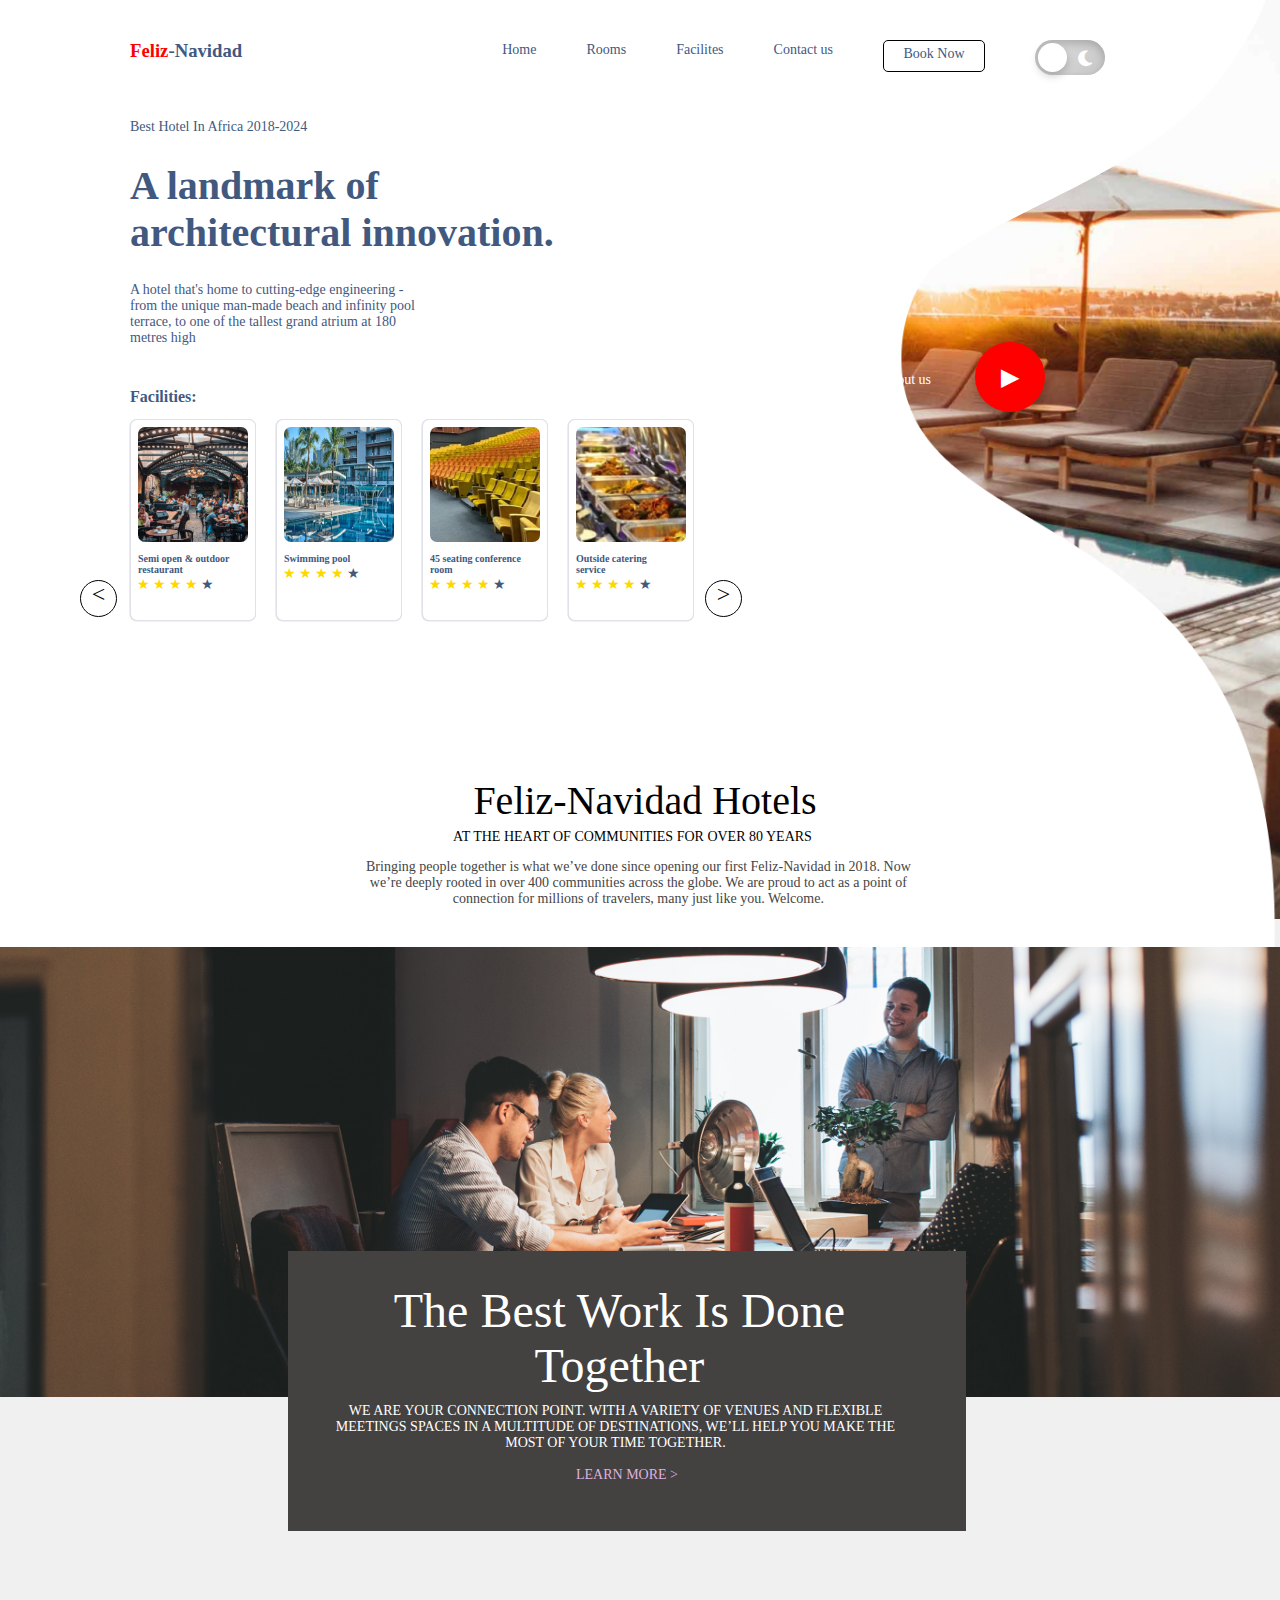
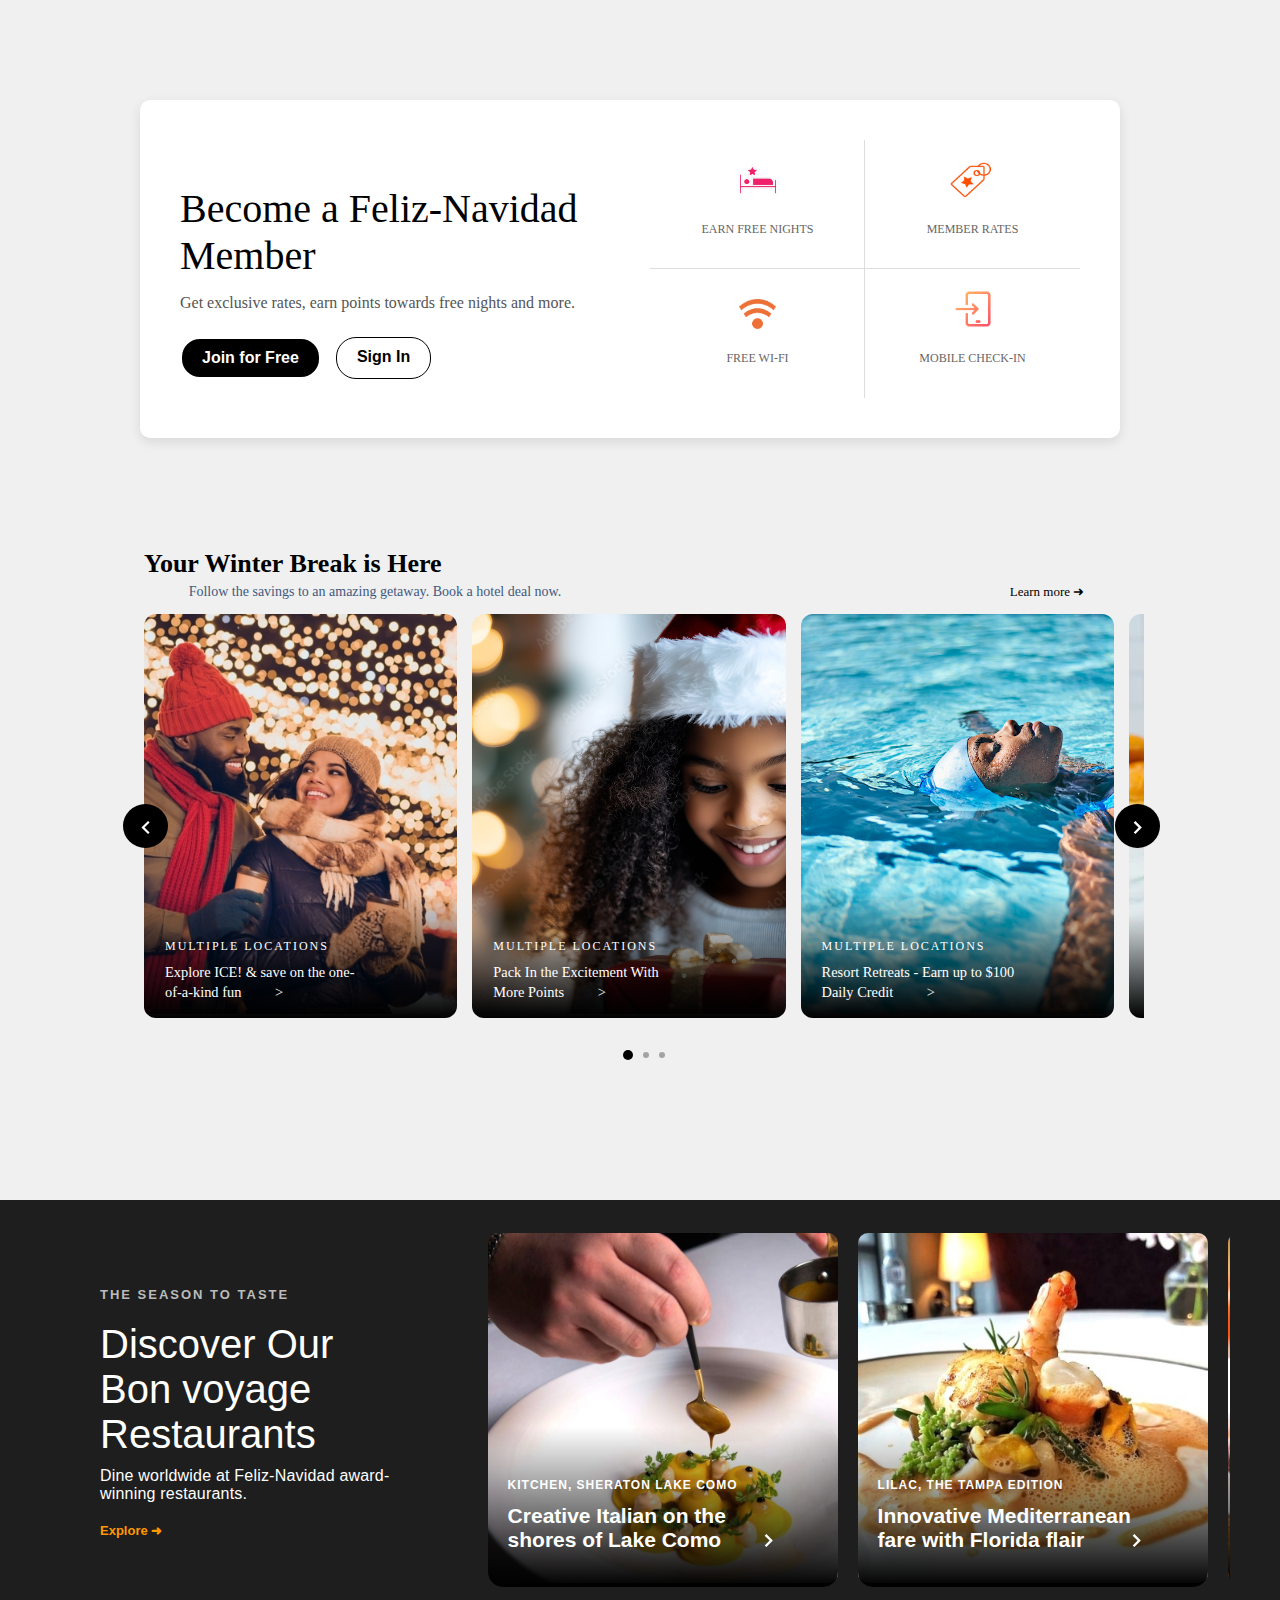
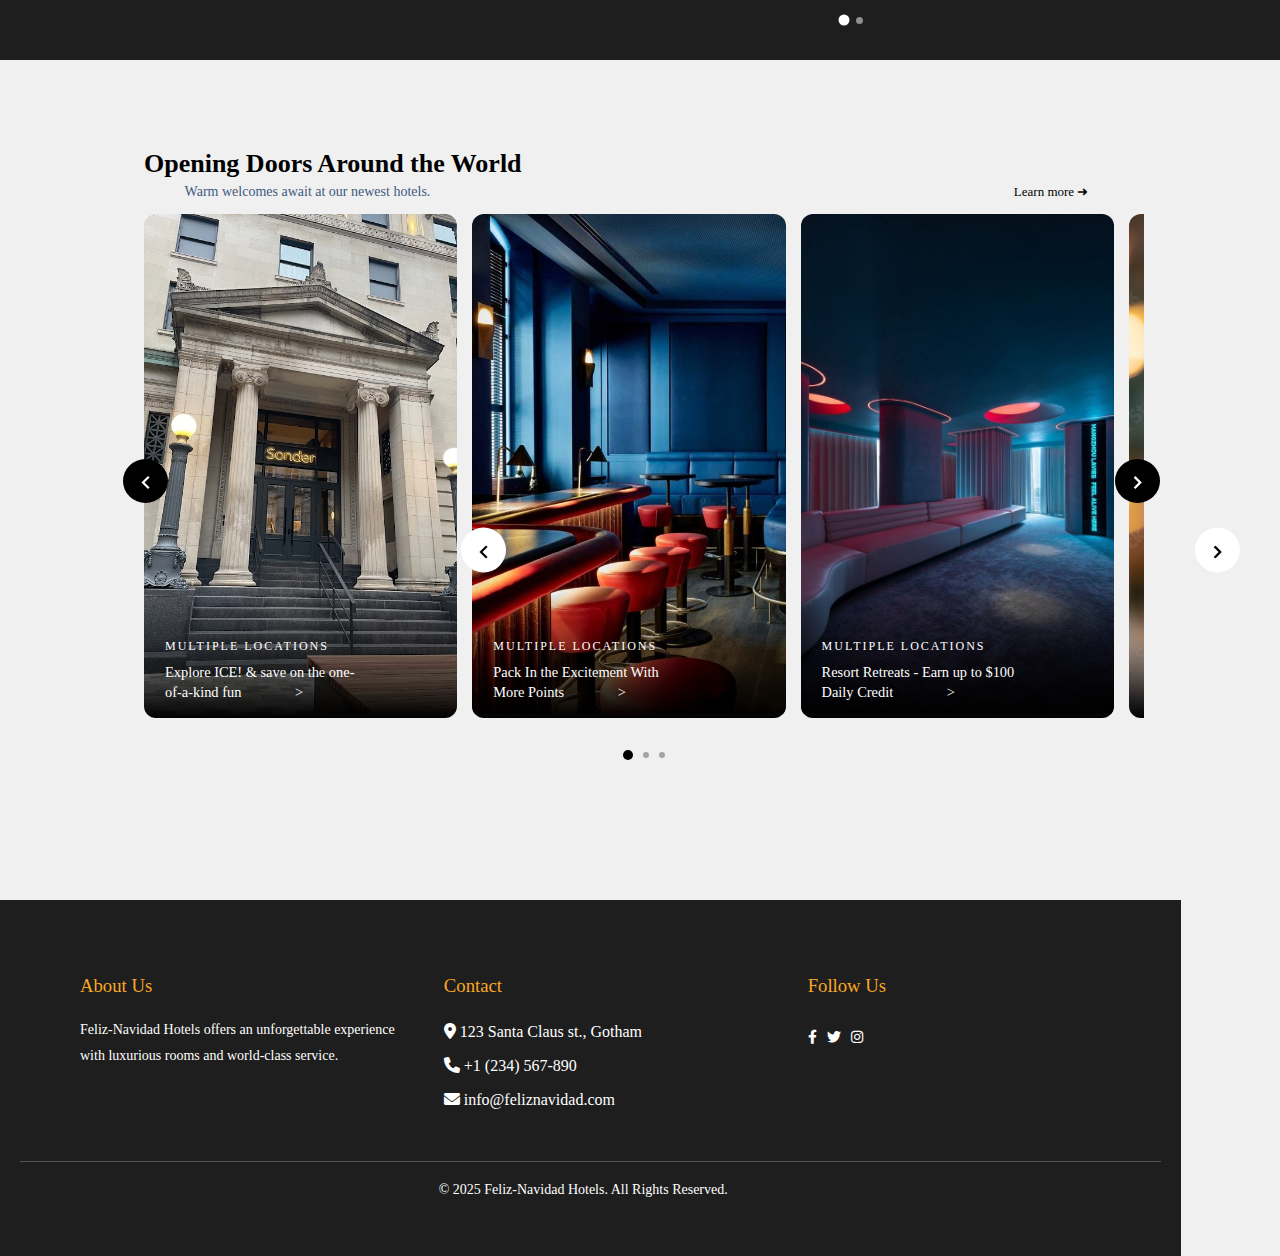
==== index.html @ e74c4e5b "Update index.html" ====
<!DOCTYPE html>
<html lang="en">
<head>
  <meta charset="UTF-8">
  <meta name="viewport" content="width=device-width, initial-scale=1.0">
  <title>Document</title>
  <link rel="stylesheet" href="https://cdnjs.cloudflare.com/ajax/libs/font-awesome/6.0.0-beta3/css/all.min.css">
  <link href="https://cdnjs.cloudflare.com/ajax/libs/font-awesome/6.0.0-beta3/css/all.min.css" rel="stylesheet"/>
  <link rel="stylesheet" href="style.css">
</head>
<body>
  <div class="Facilities">
    <div class="header">
      <h3 class="logo-text">Feliz<span>-Navidad</span></h3>
      <ul class="zeus">
        <li class="home" id="sieto"><a href="./index.html" style="text-decoration: none;">Home</a></li>
        <li class="dropdown" id="sieto"><a href="javascript:void(0)" class="dropbtn" onclick="myFunction()" style="text-decoration: none;">Rooms</a>
          <div class="dropdown-content" id="myDropdown">
            <a href="#" id="deluxe-room">Deluxe room</a>
            <a href="#" id="suite-room">Suite room</a>
          </div>
        </li>
        <li class="facilities" id="sieto"><a href="#Facilities" style="text-decoration: none;">Facilites</a></li>
        <li class="contact" id="sieto"><a href="#" style="text-decoration: none;">Contact us</a></li>
      </ul>
      <a href="#home" class="Book-Now btn" style="text-decoration: none;"><p>Book Now</p></a>
        <label class="toggle-container">
          <input type="checkbox" id="modeSwitch" onchange="toggleMode()" />
          <div class="toggle-switch">
            <span class="slider"></span>
            <i class="fas fa-sun icon sun"></i>
            <i class="fas fa-moon icon moon"></i>
          </div>
        </label>
    </div><br>
    <p class="award">Best Hotel In Africa 2018-2024</p>
    <h1 class="heading">A landmark of <br>architectural innovation.</h1>
    <p class="note">A hotel that's home to cutting-edge engineering -<br>
      from the unique man-made beach and infinity pool<br>
      terrace, to one of the tallest grand atrium at 180<br>
      metres high</p><br>
    <h2 class="fachead">Facilities:</h2>  
    <div class="master-container">
      <div class="container" id="semi">
        <img class="img1" height="115px" width="110px" src="semi.jpg" alt="sun flower">
          <p class="title-text" id="open" style="color: #41597f;">Semi open & outdoor restaurant</p>
          <div class="rating" id="rater1">
            <p class="first" style="color: #41597f;">★</p>
            <p class="star second">★</p>
            <p class="star third">★</p>
            <p class="star fourth">★</p>
            <p class="star fifth">★</p>
        </div></a>
      </div>
      <div class="container" id="swimming">
        <img class="img1" height="115px" width="110px" src="SWIMMING POOL.jpg" alt="sun flower">
          <p class="title-text" id="pool">Swimming pool</p>
          <div class="rating" id="rater2">
            <p class="first">★</p>
            <p class="star second">★</p>
            <p class="star third">★</p>
            <p class="star fourth">★</p>
            <p class="star fifth">★</p>
        </div>
      </div>
      <div class="container" id="conference">
        <img class="img1" height="115px" width="110px" src="conference.jpg" alt="sun flower">
          <p class="title-text" id="friends">45 seating conference room</p>
          <div class="rating" id="rater3">
            <p class="first">★</p>
            <p class="star second">★</p>
            <p class="star third">★</p>
            <p class="star fourth">★</p>
            <p class="star fifth">★</p>
        </div>
      </div>
      <div class="container" id="outside-catering">
        <img class="img1" height="115px" width="110px" src="outside-catering.jpg" alt="sun flower">
          <p class="title-text">Outside catering service</p>
          <div class="rating">
            <p class="first">★</p>
            <p class="star second">★</p>
            <p class="star third">★</p>
            <p class="star fourth">★</p>
            <p class="star fifth">★</p>
        </div>
      </div>
      <div class="container" id="air-conditioner">
        <img class="img1" height="115px" width="110px" src="air-conditioner.jpg" alt="sun flower">
          <p class="title-text">Air-conditioning dining room</p>
          <div class="rating">
            <p class="first">★</p>
            <p class="star second">★</p>
            <p class="star third">★</p>
            <p class="star fourth">★</p>
            <p class="star fifth">★</p>
        </div>
      </div>
      <div class="container" id="car-parking">
        <img class="img1" height="115px" width="110px" src="car-parking.jpg" alt="sun flower">
          <p class="title-text">Car parking</p>
          <div class="rating">
            <p class="first">★</p>
            <p class="star second">★</p>
            <p class="star third">★</p>
            <p class="star fourth">★</p>
            <p class="star fifth">★</p>
        </div>
      </div>
    </div>
    
    <div class="Button" id="Button" onmousedown="scrbutt()" onmouseup="stopScroll()">></div>
  </div>
  </div>
  <div class="Button2" id="Button2" onmousedown="scrbutt2()" onmouseup="stopScroll()"><</div>
    <div>
      <p class="watch">Watch about us</p>
      <div class="play-button" id="playbutton">▶</div>
    </div> 
    <div class="video-container">
      <img id="rect5" src="Rectangle5.png" alt="rectangle">
      <video id="backgroundVideo" autoplay muted loop>
        <source src="#" type="video/mp4">
        Your browser does not support the video tag.
      </video>
    </div>
    <div class="controls">
      <button id="playPauseButton" style="padding-left: 0; font-size: 12px;">▐▐</button>
      <div class="progress-bar" id="progressBar">
        <div id="progress"></div>
      </div>
    </div>
    <div class="meeting">
      <h1>Feliz-Navidad Hotels</h1>
      <p id="meeter">At the Heart of Communities For Over 80 Years</p>
      <p id="contenter">Bringing people together is what we’ve done since opening our first Feliz-Navidad in 2018. Now we’re deeply rooted in over 400 communities across the globe. We are proud to act as a point of connection for millions of travelers, many just like you. Welcome.</p>
      <img src="meeting.jpg" alt="people in meeting">
      <div class="box-over">
        <h1>The Best Work Is Done Together</h1>
        <p>We are your connection point. With a variety of venues and flexible meetings spaces in a multitude of destinations, we’ll help you make the most of your time together.</p>
        <a href="#">LEARN MORE ></a>
      </div>
    </div>
    <div class="member-container">
      <div class="left-section">
          <h1>Become a Feliz-Navidad Member</h1>
          <p>Get exclusive rates, earn points towards free nights and more.</p>
          <div class="buttons">
              <button class="join-btn">Join for Free</button>
              <button class="signin-btn">Sign In</button>
          </div>
      </div>
      <div class="right-section">
          <div class="feature" id="Earn">
              <img src="bed.png" alt="Earn Free Nights">
              <h3>EARN FREE NIGHTS</h3>
          </div>
          <div class="feature" id="Rates">
              <img src="carder.png" alt="Member Rates">
              <h3>MEMBER RATES</h3>
          </div>
          <div class="feature" id="Free">
              <img style="height: 30px; margin-top: 10px;" src="wifi.png" alt="Free Wi-Fi">
              <h3>FREE WI-FI</h3>
          </div>
          <div class="feature" id="Mobile">
              <img src="login.png" alt="Mobile Check-In">
              <h3>MOBILE CHECK-IN</h3>
          </div>
      </div>
  </div>
    <div class="carousel-container">
      <h1>Your Winter Break is Here</h1>
      <p class="parahead">Follow the savings to an amazing getaway. Book a hotel deal now. <a href="#">Learn more ➜ </a></p>

      <div class="carousel-wrapper" style="margin-left: 0;">
          <div class="carousel">
              <div class="carousel-card">
                  <img src="black people.jpeg" alt="happy black people">
                  <div class="overlay">
                    <a href="#">
                      <h3 style="color: white;">MULTIPLE LOCATIONS</h3>
                      <p>Explore ICE! & save on the one-of-a-kind fun <span>></span></p>
                    </a>
                  </div>
              </div>
              <div class="carousel-card">
                  <img src="christmas girl.jpg" alt="a black girl">
                  <div class="overlay">
                    <a href="#">
                      <h3 style="color: white;">MULTIPLE LOCATIONS</h3>
                      <p>Pack In the Excitement With More Points <span>></span></p>
                    </a>
                  </div>
              </div>
              <div class="carousel-card">
                  <img src="swimmer.jpg" alt="a swimmer">
                  <div class="overlay">
                    <a href="#">
                      <h3 style="color: white;">MULTIPLE LOCATIONS</h3>
                      <p>Resort Retreats - Earn up to $100 Daily Credit <span>></span></p>
                    </a>
                  </div>
              </div>
              <div class="carousel-card">
                  <img src="hamburger.jpg" alt="hamburger">
                  <div class="overlay">
                    <a href="#">
                      <h3 style="color: white;">MULTIPLE LOCATIONS</h3>
                      <p style="max-width: 250px;">Extra Fun for Your Getaway! <span>></span></p>
                    </a>
                  </div>
              </div>
              <div class="carousel-card">
                  <img src="cocktail.jpg" alt="cocktail">
                  <div class="overlay">
                    <a href="#">
                      <h3 style="color: white;">MULTIPLE LOCATIONS</h3>
                      <p style="max-width: 250px;">Enjoy More Deals and Offers! <span>></span></p>
                    </a>
                  </div>
              </div>
          </div>
      </div>
      <button class="nav-button left-button"><svg xmlns="http://www.w3.org/2000/svg" width="13" height="13" viewBox="0 0 24 24"><path d="M16.67 0l2.83 2.829-9.339 9.175 9.339 9.167-2.83 2.829-12.17-11.996z"/></svg></button>
      <button class="nav-button right-button"><svg xmlns="http://www.w3.org/2000/svg" width="13" height="13" viewBox="0 0 24 24"><path d="M5 3l3.057-3 11.943 12-11.943 12-3.057-3 9-9z"/></svg></button>

      <div class="navigation-dots">
          <div class="dot active"></div>
          <div class="dot" id="dote"></div>
          <div class="dot" id="doter"></div>
      </div>
  </div>
  <div class="carosel">
    <div class="content">
        <p id="headpara">THE SEASON TO TASTE</p>
        <h1 id="hoed">Discover Our Bon voyage Restaurants</h1>
        <p style="letter-spacing: 0.2px;">Dine worldwide at Feliz-Navidad award-winning restaurants.</p>
        <a href="#" style="font-size: 13px; padding-left: 0;">Explore ➜ </a>
    </div>
    <div class="carosel-content">
        <div class="carosel-images">
            <div class="carosel-item">
                <img src="ogbono.jpg" alt="Italian Cuisine">
                <div class="gradOverlay">
                <div class="caption">
                    <a href="#" style="text-decoration: none; color: white;">
                        <p style="font-size: 12px; font-weight: 600; letter-spacing: 1px; padding: 0;">KITCHEN, SHERATON LAKE COMO</p>
                    Creative Italian on the shores of Lake Como <span style="fill: white; margin-left: 35px;"><svg xmlns="http://www.w3.org/2000/svg" width="13" height="13" viewBox="0 0 24 24"><path d="M5 3l3.057-3 11.943 12-11.943 12-3.057-3 9-9z"/></svg></span>
                    </a>
                </div></div>
            </div>
            <div class="carosel-item">
                <img src="sucre.jpg" alt="Mediterranean Fare">
                <div class="gradOverlay">
                <div class="caption">
                    <a href="#" style="text-decoration: none; color: white;">
                        <p style="font-size: 12px; font-weight: 600; letter-spacing: 1px; padding: 0;">LILAC, THE TAMPA EDITION</p>
                    Innovative Mediterranean fare with Florida flair <span style="fill: white; margin-left: 40px;"><svg xmlns="http://www.w3.org/2000/svg" width="13" height="13" viewBox="0 0 24 24"><path d="M5 3l3.057-3 11.943 12-11.943 12-3.057-3 9-9z"/></svg></span>
                    </a>
                </div></div>
            </div>
            <div class="carosel-item">
                <img src="medita.jpg" alt="Japanese Cuisine">
                <div class="gradOverlay">
                <div class="caption">
                    <a href="#" style="text-decoration: none; color: white;">
                        <p style="font-size: 12px; font-weight: 600; letter-spacing: 1px; padding: 0;">RUN, THE ST. REGIS HONG KONG
                        </p>
                    Classic Cantonese in a Chinese tea pavillion <span style="fill: white; margin-left: 40px;"><svg xmlns="http://www.w3.org/2000/svg" width="13" height="13" viewBox="0 0 24 24"><path d="M5 3l3.057-3 11.943 12-11.943 12-3.057-3 9-9z"/></svg></span>
                    </a>
            </div></div>
        </div>
    </div>
    </div>
    </div>
    </div>
    <div class="karousel-container">
      <h1>Opening Doors Around the World</h1>
      <p class="paraead">Warm welcomes await at our newest hotels. <a href="#" style="font-size: 13px;">Learn more ➜ </a></p>

      <div class="karousel-wrapper" style="margin-left: 0;">
          <div class="karousel">
              <div class="karousel-card">
                <img src="castle.jpg" alt="a castle">
                  <div class="overlay">
                    <a href="#">
                      <h3 style="color: white;">MULTIPLE LOCATIONS</h3>
                      <p>Explore ICE! & save on the one-of-a-kind fun <span style="margin-left: 50px; color: white;">></span></p>
                    </a>
                  </div>
              </div>
              <div class="karousel-card">
                <img src="bar.jpg" alt="a bar">                  
                  <div class="overlay">
                    <a href="#">
                      <h3 style="color: white;">MULTIPLE LOCATIONS</h3>
                      <p>Pack In the Excitement With More Points <span style="margin-left: 50px; color: white;">></span></p>
                    </a>
                  </div>
              </div>
              <div class="karousel-card">
                <img src="sofa.jpg" alt="sofa">                  
                  <div class="overlay">
                    <a href="#">
                      <h3 style="color: white;">MULTIPLE LOCATIONS</h3>
                      <p>Resort Retreats - Earn up to $100 Daily Credit <span style="margin-left: 50px; color: white;">></span></p>
                    </a>
                  </div>
              </div>
              <div class="karousel-card">
                <img src="christmas girl.jpg" alt="a black girl">
                  <div class="overlay">
                    <a href="#">
                      <h3 style="color: white;">MULTIPLE LOCATIONS</h3>
                      <p style="max-width: 250px;">Extra Fun for Your Getaway! <span style="margin-left: 40px; color: white;">></span></p>
                    </a>
                  </div>
              </div>
              <div class="karousel-card">
                <img src="black people.jpeg" alt="happy black people">                  
                  <div class="overlay">
                    <a href="#">
                      <h3 style="color: white;">MULTIPLE LOCATIONS</h3>
                      <p style="max-width: 250px;">Enjoy More Deals and Offers! <span style="margin-left: 30px; color: white;">></span></p>
                    </a>
                  </div>
              </div>
          </div>
      </div>
      <button class="nav2-button left2-button"><svg xmlns="http://www.w3.org/2000/svg" width="13" height="13" viewBox="0 0 24 24"><path d="M16.67 0l2.83 2.829-9.339 9.175 9.339 9.167-2.83 2.829-12.17-11.996z"/></svg></button>
      <button class="nav2-button right2-button"><svg xmlns="http://www.w3.org/2000/svg" width="13" height="13" viewBox="0 0 24 24"><path d="M5 3l3.057-3 11.943 12-11.943 12-3.057-3 9-9z"/></svg></button>

      <div class="navigation2-dots">
          <div class="dot2 active"></div>
          <div class="dot2" id="dotte"></div>
          <div class="dot2" id="dotter"></div>
      </div>
  </div>
</div>
<div class="glide-indicator">
  <div class="glide-button active"></div>
  <div class="glide-button"></div>
</div>
<button class="carosel-btn left" onclick="nextSlider()"><svg xmlns="http://www.w3.org/2000/svg" width="13" height="13" viewBox="0 0 24 24"><path d="M16.67 0l2.83 2.829-9.339 9.175 9.339 9.167-2.83 2.829-12.17-11.996z"/></svg></button>
<button class="carosel-btn right" onclick="nextSlider()"><svg xmlns="http://www.w3.org/2000/svg" width="13" height="13" viewBox="0 0 24 24"><path d="M5 3l3.057-3 11.943 12-11.943 12-3.057-3 9-9z"/></svg></button>
<footer>
  <div class="kontainer">
    <div class="footer-section">
      <h3>About Us</h3>
      <p>Feliz-Navidad Hotels offers an unforgettable experience with luxurious rooms and world-class service.</p>
    </div>
    <div class="footer-section">
      <h3>Contact</h3>
      <ul>
        <li><i class="fas fa-map-marker-alt"></i> 123 Santa Claus st., Gotham</li>
        <li><i class="fas fa-phone"></i> +1 (234) 567-890</li>
        <li><i class="fas fa-envelope"></i> info@feliznavidad.com</li>
      </ul>
    </div>
    <div class="footer-section">
      <h3>Follow Us</h3>
      <ul class="social-icons">
        <li><a href="#"><i class="fab fa-facebook-f"></i></a></li>
        <li><a href="#"><i class="fab fa-twitter"></i></a></li>
        <li><a href="#"><i class="fab fa-instagram"></i></a></li>
      </ul>
    </div>
  </div>
  <div class="footer-bottom">
    <p>&copy; 2025 Feliz-Navidad Hotels. All Rights Reserved.</p>
  </div>
</footer>
  <script src="index.js"></script>
</body>
</html>
---- style.css ----
.play-button {
    width: 70px; 
    height: 70px;
    background-color: red;
    border-radius: 50%;
    display: flex;
    justify-content: center;
    align-items: center;
    cursor: pointer;
    box-shadow: 0px 4px 10px rgba(0, 0, 0, 0.2);
    position: relative;
    right: 20px;
    bottom: 100px;
    color: white;
    font-size: 24px;
  }

  .play-button:hover {
    background-color: #ff3333;
    transform: scale(1.1);
    transition: 0.3s ease;
  }
  :root {
      --hover-color: red;
      --bg-color-light: #f0f0f0;
      --text-color-light: #41597f;
      --bg-color-dark: #1e1e2f;
      --text-color-dark: #f8f8f2;
    }
    body { 
      background-image: url("Rectangle4.png"), url("pool.jpg"); 
      background-size: cover; 
      background-repeat: no-repeat; 
      background-position: 0%, center;
      margin: 0;
      font-family: Arial, sans-serif;
      background-color: var(--bg-color-light);
      color: var(--text-color-light);
      transition: background-position 5s ease;
    }

    body.dark-mode {
      background-color: var(--bg-color-dark);
      color: var(--text-color-dark);
    }

    .toggle-container { 
      margin-left: 40px;
      font-size: 1.2rem;
    }

    .toggle-switch {
      position: relative;
      width: 70px;
      height: 35px;
      background: linear-gradient(135deg, #e0e0e0, #c6c6c6);
      border-radius: 35px;
      box-shadow: inset 0 4px 8px rgba(0, 0, 0, 0.2);
      cursor: pointer;
      transition: background 0.3s ease;
    }

    .toggle-switch .slider {
      position: absolute;
      top: 3px;
      left: 3px;
      width: 29px;
      height: 29px;
      background: #fff;
      border-radius: 50%;
      box-shadow: 0 4px 8px rgba(0, 0, 0, 0.2);
      transition: transform 0.3s ease, background 0.3s ease,
        box-shadow 0.3s ease;
    }

    .toggle-switch .icon {
      position: absolute;
      top: 50%;
      transform: translateY(-50%);
      font-size: 18px;
      color: #fff;
      transition: color 0.3s ease;
    }

    .toggle-switch .icon.sun {
      left: 10px;
      display: none;
    }

    .toggle-switch .icon.moon {
      right: 10px;
    }

    input[type="checkbox"] {
      display: none;
    }

    input[type="checkbox"]:checked + .toggle-switch {
      background: linear-gradient(135deg, #4a90e2, #007bff);
    }

    input[type="checkbox"]:checked + .toggle-switch .slider {
      transform: translateX(35px);
      background: #ffd700;
      box-shadow: 0 0 10px #ffd700, 0 0 20px #ffd700;
    }

    input[type="checkbox"]:checked + .toggle-switch .icon.sun {
      display: block;
    }

    input[type="checkbox"]:checked + .toggle-switch .icon.moon {
      display: none;
    }
  .master-container {
    scroll-behavior: smooth;
  }
  body {
    display: flex;
    margin: 0;
    padding: 0;
    align-items: center;
    font-family: poppins;
  }
  .master-container {
    height: 500px;
    max-width: 575px;
    display: flex;
    flex-direction: row;
    align-items: flex-start;
    flex-grow: 1;
    overflow-x: auto;
    scrollbar-width: none;
    gap: 10px;
  }
  .container {
    height: 200px;
    width: 150px;
    border-radius: 7px;
    font-family: poppins;
    box-shadow:-0.3px 0.3px 0.3px 0.3px #21296023;
    margin-left: 10px;
    border: 1px solid #21296023;
    background-color: white;
    color: #41597f;
  }
  .award {
    font-size: 14px;
    padding: 0;
    margin: 10px;
    text-align: left;
  }
  p {
    font-size: 14px;
    padding-left: 15px;
    padding-right: 15px;
    margin-top: 5px;
  }
  .title-text {
    font-size: 10px;
    padding-left: 7px;
    margin: 0;
    font-weight: bold;
    text-align: left;
  }
  .img1 {
    object-fit:fill;
    border-radius: 7px;
    margin: 7px;
  }
  .Button {
    position: absolute;
    left: 585px;
    top: 580px;
    border-radius: 50%;
    height: 35px;
    width: 35px;
    background-color: white;
    font-size: 24px;
    color: black;
    cursor: pointer;
    text-align: center;
    border: 1px solid black;
    
  }
  .Button2 {
    border-radius: 50%;
    height: 35px;
    width: 35px;
    background-color: white;
    font-size: 24px;
    cursor: pointer;
    color: black;
    text-align: center;
    position: absolute;
    top: 580px;     
    left: 80px;
    border: 1px solid black;
  }
  .move-up {
    animation: moveUp 1s forwards;
  }
  @keyframes moveUp {
    from {
      transform: translateX(-30px);
    }
    to {
      transform: translateY(-245px);
    }
  }
  .mover {
    animation: mover 1s forwards;
  }
  @keyframes mover {
    from {
      transform: translateX(30px);
    }
    to {
      transform: translateY(0px);
    }
  }
  h2 {
    font-size: 16px;
    margin-left: 10px;
  }
  h1 {
    font-size: 2.5rem;
    margin-left: 10px;
  }
  .Facilities{
    position: relative;      
    left: 120px;
  }
  .note {
    font-size: 14px;
    padding: 0;
    margin: 10px;  
    text-align: left;    
  }
  span {
    color: var(--text-color-light);
  }
  .header {
    margin-top: 30px;
    padding: 10px;
    display: flex;
    gap: 10px;
  }
  .rating,.rating p {
    display: inline-flex;
    direction: rtl;
    font-size: 14px;
    padding: 0;
    margin-left: 3px;
    margin-top: 0;
  }
  .star {
    color: gold;
  }
  .logo-text {
    color: red;
    margin-top: 0;
  }
  .Book-Now {
    width: 100px;
    height: 30px;
    border: 1px solid black;
    text-align: center;
    border-radius: 5px;
    margin-left: 40px;
  }
  .Book-Now p{
    padding: 0;
  }
  .Book-Now p:hover, .Book-Now:hover {
    background-color: green;
    color: white;
    border-color: white;
  }

  #sieto a {
    position: relative;
    display: inline-block;
    text-decoration: none;
    transition: color 0.3s ease;
    font-size: 14px;
    color: var(--text-color-light);      
  }
  #sieto a:hover{
  color: var(--hover-color);
  opacity: 0.8;
  }
  #sieto a::after {
    content: '';
    position: absolute;
    left: 0;
    bottom: 0;
    width: 100%;
    height: 1.5px;
    background-color: var(--hover-color);
    transform: scaleX(0);
    transform-origin: right;
    transition: transform 0.3s ease;
  }
  #sieto a:hover::after {
    transform: scaleX(1);
    transform-origin: left;
  }

  .zeus {
    margin-left: 250px;
    list-style: none;
    margin-top: 0;
    display: flex;
    flex-direction: row;
    gap: 50px;
    padding: 0;
  }
  a {
    font-size: 14px;
    color: var(--text-color-light);      
  }
  li.dropdown {
    display: inline-block;
}
.dropbtn {
  display: inline-block;
  color: var(--text-color-light);
  text-align: center;
  text-decoration: none;
}

.dropdown-content {
  display: none;
  position: absolute;
  background-color: #f9f9f9;
  height: 90px;
  width: 130px;
  box-shadow: 0px 8px 16px 0px rgba(0,0,0,0.2);
  margin-top: 10px;
  align-items: center;
}

.dropdown-content a {
  color: var(--text-color-light);
  padding-left: 23px;
  padding-top: 10px;
  text-decoration: none;
  display: block;
  text-align: left;
  font-size: 12px;
  margin-bottom: 0;
}
.dropdown-content a#deluxe-room {
padding-top: 20px;
}
.dropdown-content a:hover {
color: #ff0000
}
.show {
display:block;
}
.video-container {
    position: absolute;
    left: 0;
    top: 0;
    margin-left: 5px;
    margin-top: 5px;
    height: 100vh;
    overflow: hidden;
    z-index: -2;
  }

  .video-container video {
    position: absolute;
    top: 8%;
    left: 20%;
    transform: translate(-50%, -50%);
    z-index: -2;
  }

  .controls {
    position: absolute;
    left: -30%;
    transform: translateX(-10%);
    display: flex;
    align-items: center;
    gap: 10px;
  }

  .progress-bar {
    width: 300px;
    height: 2px;
    background-color: #ddd;
    border-radius: 5px;
    position: relative;
    overflow: hidden;
    cursor: pointer;
  }

  .progress-bar div {
    height: 100%;
    background-color: red;
    width: 0;
  }
  .video-container img {
    margin-left: -100px; 
    margin-top: -50px; 
    transition: background-position 5s ease;
    padding: 0;
    background-size: cover; 
    background-repeat: no-repeat; 
    background-position: 0%;
  }
  @keyframes moveRect2 {
    100% {
      transform: translate(-100%, -10%);
    }
  }

  .controls>button {
    width: 50px; 
    height: 50px;
    border-radius: 50%;
    font-size: 16px;
    border: none;
    background-color: white;
    color: black;
    cursor: pointer;
  }

  .controls>button:hover {
    background-color: green;
    color: white;
  }
  @keyframes moveToCenter {
    100% {
      bottom: 50%;
      transform: translate(100%, -10%);
    }
  }
  @keyframes moveControl {
    50% {       
      transform: translate(0%, 10%);
    }
  }
  .carousel-container {
    text-align: center;
    padding: 2rem 1rem;
    position: absolute;
    top: 2100px;
    left: 10%;
  }
  
  .carousel-container a {
    text-decoration: none;
    color: black;
    font-size: 1rem;
    padding-left: 15px;
  }
  .parahead a {
    font-size: 13px; 
    margin-left: 430px;
  }
  .paraead a {
    font-size: 13px; 
    margin-left: 565px;
  }
  .carousel-container a:hover,.karousel-container a:hover {
    color: red;
  }
  

      .carousel-container h1 {
          font-size: 2.5rem;
          margin-bottom: 0.5rem;
      }
      .karousel-container h1 {
          font-size: 2.5rem;
          margin-bottom: 0.5rem;
      }

      .carousel-container.parahead {
          color: #555;
          font-size: 1.1rem;
          margin-bottom: 2rem;
      }
      .karousel-container.paraead {
          color: #555;
          font-size: 1.1rem;
          margin-bottom: 2rem;
      }

      .carousel-wrapper {
          position: relative;
          max-width: 1000px;
          margin: 0 auto;
          overflow: hidden;
      }

      .carousel {
          display: flex;
          gap: 15px;
          transition: transform 0.5s ease-in-out;
      }

      .carousel-card {
          flex: 0 0 calc(33.33% - 20px);
          position: relative;
          border-radius: 12px;
          overflow: hidden;
      }

      .carousel-card img {
          width: 100%;
          height: 400px;
          object-fit: cover;
      }

      .carousel-card .overlay {
          position: absolute;
          bottom: 0;
          left: 0;
          width: 100%;
          padding: 1rem;
          background: linear-gradient(to top, black, transparent);
          color: white;
          text-align: left;
      }

      .carousel-card h3 {
          font-size: 12px;
          margin-bottom: 0.5rem;
          font-weight: normal;
          margin-left: 5px;
          letter-spacing: 2px;
          text-align: left;
      }

      .carousel-card p {
          font-size: 0.9rem;
          line-height: 1.4;
          color: white;
          margin: 0;
          margin-left: 5px;
          padding: 0;
          max-width: 200px;
          text-align: left;
      }
      .carousel-card span, .karousel-card span {
        margin-left: 30px; 
        color: white;
      }

      .nav-button {
          position: absolute;
          top: 55%;
          transform: translateY(-50%);
          background-color: black;
          color: white;
          border: none;
          padding: 0.5rem 1rem;
          cursor: pointer;
          font-size: 1.5rem;
          border-radius: 50%;
          transition: background-color 0.3s;
          z-index: 10;
          fill: white;
      }
      .left-button {
          left: -5px;
      }

      .right-button {
          right: 0;
      }

      .navigation-dots {
          display: flex;
          justify-content: center;
          gap: 10px;
          margin-top: 2rem;
          align-items: center;
      }

      .dot {
          width: 6px;
          height: 6px;
          background-color: rgb(163, 163, 163);
          border-radius: 50%;
          cursor: pointer;
          transition: background-color 0.3s;
      }

      .dot.active {
          background-color: black;
          width: 10px;
          height: 10px;
      }
      .carosel {
          font-family: Arial, sans-serif;
          display: flex;
          justify-content: center;
          align-items: center;
          font-family: Arial, sans-serif;
          max-width: 100%;
          height: 460px;
          background-color: #1e1e1e;
          color: white;
          overflow: hidden;
          position: absolute;
          top: 2800px;
          margin: 0;
          padding: 0;
      }

      .carosel-content {
          position: relative;
          right: 50px;
          max-width: 58%;                       
          overflow: hidden;
          margin-bottom: 40px;
          margin-left: 100px;
      }
      #headpara {
        color: #bbbbbb; 
        font-size: 13px; 
        font-weight: 600; 
        letter-spacing: 2px;
      }
      #hoed {
        max-width: 300px; 
        font-weight: 100; 
        padding-left: 0;
      }

      .carosel-images {
          display: flex;
          transition: transform 0.2s ease-in-out;
          padding: 0;
      }

      .carosel-item {
          flex: 0 0 auto;
          margin-right: 20px;
          position: relative;
      }

      .carosel-item img {
        width: 350px;
        height: 350px;
        object-fit: cover;
        border-radius: 10px;
      }

      .carosel-item .caption {
          position: absolute;
          bottom: 10px;
          left: 10px;
          color: #fff;
          padding: 5px 10px;
          border-radius: 5px;
          font-size: 21px;
          max-width: 270px;
          font-weight: bold;
          margin-bottom: 20px;
      }
      .gradOverlay {
        position: absolute;
        bottom: 0;
        left: 0;
        width: 54.4%;
        padding: 5rem;
        border-radius: 15px;
        background: linear-gradient(to top, black, transparent);
      }
      .carosel-item .caption>a {
          font-size: 21px;
          font-weight: bold;
      }
      .carosel-item .caption>a p {
        text-align: left;
      }

      .content {
          flex: 1;
          display: flex;
          flex-direction: column;
          justify-content: center;
          margin-bottom: 40px;
          margin-left: 100px;
          max-width: 100%;
      }

      .content h1 {
          font-size: 2.5rem;
          margin-bottom: 5px;
          margin-top: 0;
          padding-left: 5px;
          margin-left: 0;
      }
      .holla{
          font-size: 12px;
          margin-bottom: 10px;
          color: #bbbbbb;
      }
      .content p {
          font-size: 1rem;
          margin-bottom: 20px;
          color: white;
          text-align: left;
      }

      .content a {
          text-decoration: none;
          color: #ff9800;
          font-weight: bold;
          font-size: 1rem;
          padding-left: 15px;
          text-align: left;
      }

      .carosel-btn {
          text-align: center;
          position: absolute;
          top: 3010px;
          transform: translateY(-50%);
          background-color: white;
          border: none;
          color: black;
          font-size: 24px;
          cursor: pointer;
          z-index: 1000;
          border-radius: 50%;
          width: 45px;
          height: 45px;
          justify-content: center;
      }

      .carosel-btn.left {
        top: 3750px;
        left: 36%;
      }

      .carosel-btn.right {
        top: 3750px;
        right: 40px;
      }
      .glide-indicator {
          position: absolute;
          top: 3215px;
          left: 66.5%;
          transform: translateX(-50%);
          display: flex;
          gap: 7px; 
          align-items: center;
          margin-bottom: 20px;
      }

      .glide-indicator .glide-button {
          width: 7px;
          height: 7px;
          background-color: rgba(255, 255, 255, 0.5); 
          border-radius: 50%; 
          transition: all 0.3s ease;
          cursor: pointer;
      }

      .glide-indicator .glide-button.active {
          width: 10px; 
          height: 10px;
          background-color: #ffffff; 
          transform: scale(1.1);
      }
      .meeting {
        position: absolute;
        top: 750px;
        text-align: center;
        justify-content: center;
        align-items: center;
        margin: 0;
        padding: 0;
      }
      #contenter {
        color: rgb(69, 69, 69); 
        max-width: 560px; 
        margin-left: 28%; 
        margin-bottom: 40px;
        text-transform: none;
      }
      .meeting h1 {
        color: black; 
        font-weight: normal; 
        margin-bottom: 0; 
        font-family: Georgia, 'Times New Roman', Times, serif;
      }
      .meeting p {
        text-transform: uppercase; 
        color: black;
      }
      .meeting img {
        height: 450px;
        width: 100%;
        object-fit: cover;
      }
      .box-over {
        height: 280px;
        width: 678px;
        position: absolute;
        bottom: -20%;
        left: 22.5%;
        background-color: #444141;
        align-items: center;
        justify-content: center;
      }
      .box-over h1,p,a {
        text-align: center;
        margin-left: 0;
        padding-left: 0;
      }
      .box-over h1 {
        font-family: 'Times New Roman', Times, serif; 
        color: white; 
        margin-bottom: 10px; 
        font-weight: 100; 
        max-width: 500px; 
        margin-left: 12%; 
        font-size: 48px;
      }
      .box-over p {
        color: white; 
        max-width: 560px; 
        margin-left: 7%;
      }
      .box-over a {
        text-decoration: none; 
        color: rgb(223, 176, 223);
      }
      .member-container {
          position: absolute;
          top: 1700px;
          left: 140px;
          background-color: #fff;
          width: 90%;
          max-width: 900px;
          border-radius: 10px;
          box-shadow: 0 4px 12px rgba(0, 0, 0, 0.1);
          display: flex;
          align-items: center;
          padding: 40px;
      }

      .left-section {
          flex: 1;
          padding-right: 40px;
      }

      .left-section h1 {
          font-size: 2.5rem;
          font-weight: normal;
          margin-bottom: 15px;
          color: #000;
          text-align: left;
          margin-left: 0;
      }

      .left-section p {
          font-size: 1rem;
          color: #555;
          margin-bottom: 25px;
          text-align: left;
      }

      .buttons {
          display: flex;
          gap: 15px;
      }

      .buttons button {
          font-size: 1rem;
          font-weight: bold;
          padding: 10px 20px;
          border-radius: 20px;
          cursor: pointer;
          transition: all 0.3s ease;
          display: flex;
      }

      .join-btn {
          background-color: #000;
          color: #fff;
          border: 2px solid white;
      }

      .join-btn:hover {
          background-color: #444;
      }

      .signin-btn {
          background-color: #fff;
          color: #000;
          border: 1.3px solid #000;
      }

      .signin-btn:hover {
          background-color: #000;
          color: #fff;
          border: 2px solid white;
      }

      .right-section {
          flex: 1;
          display: grid;
          grid-template-columns: 1fr 1fr;
          position: relative;
          text-align: center;
      }

      .feature {
          padding: 20px 0;
          display: flex;
          flex-direction: column;
          align-items: center;
          position: relative;
          margin: 0;
      }

      .feature img {
          height: 40px;
          margin-bottom: 10px;
      }

      .feature h3 {
          font-size: 12px;
          font-weight: normal;
          color: #666;
      }

      .feature::after,
      .feature::before {
          content: "";
          position: absolute;
          background-color: #ddd;
      }

      .feature:nth-child(1)::after,
      .feature:nth-child(3)::after {
          right: 0;
          top: 0;
          height: 100%;
          width: 1px;
      }

      .feature:nth-child(1)::before,
      .feature:nth-child(2)::before {
          bottom: 0;
          left: 0;
          width: 100%;
          height: 1px;
      }
      .karousel-container {
    text-align: center;
    padding: 2rem 1rem;
    position: absolute;
    top: 3300px;
    left: 10%;
  }
  .karousel-container a {
    text-decoration: none;
    color: black;
    font-size: 1rem;
    padding-left: 15px;
  }

      .karousel-container h1 {
          font-size: 2.5rem;
          margin-bottom: 0.5rem;
      }


      .karousel-wrapper {
          position: relative;
          max-width: 1000px;
          margin: 0 auto;
          overflow: hidden;
      }

      .karousel {
          display: flex;
          gap: 15px;
          transition: transform 0.5s ease-in-out;
      }

      .karousel-card {
          flex: 0 0 calc(33.33% - 20px);
          position: relative;
          border-radius: 12px;
          overflow: hidden;
      }

      .karousel-card img {
          width: 100%;
          height: 500px;
          object-fit: cover;
      }

      .karousel-card .overlay {
          position: absolute;
          bottom: 0;
          left: 0;
          width: 100%;
          padding: 1rem;
          background: linear-gradient(to top, black, transparent);
          color: white;
          text-align: left;
      }

      .karousel-card h3 {
          font-size: 12px;
          margin-bottom: 0.5rem;
          font-weight: normal;
          margin-left: 5px;
          letter-spacing: 2px;
          text-align: left;
      }

      .karousel-card p {
          font-size: 0.9rem;
          line-height: 1.4;
          color: white;
          margin: 0;
          margin-left: 5px;
          padding: 0;
          max-width: 200px;
          text-align: left;
      }

      .nav2-button {
          position: absolute;
          top: 55%;
          transform: translateY(-50%);
          background-color: black;
          color: white;
          border: none;
          padding: 0.5rem 1rem;
          cursor: pointer;
          font-size: 1.5rem;
          border-radius: 50%;
          transition: background-color 0.3s;
          z-index: 10;
          fill: white;
      }
      .left2-button {
          left: -5px;
      }

      .right2-button {
          right: 0;
      }

      .navigation2-dots {
          display: flex;
          justify-content: center;
          gap: 10px;
          margin-top: 2rem;
          align-items: center;
      }
      .watch {
        color: white; position: relative; right: 150px; bottom: 40px;
      }

      .dot2 {
          width: 6px;
          height: 6px;
          background-color: rgb(163, 163, 163);
          border-radius: 50%;
          cursor: pointer;
          transition: background-color 0.3s;
      }

      .dot2.active {
          background-color: black;
          width: 10px;
          height: 10px;
      }
      .carousel-container h1 {
        color: black; 
        text-align: left; 
        font-weight: 600; 
        font-size: 26px; 
        margin-left: 0; 
        margin-bottom: 0;
      }
      .karousel-container h1 {
        color: black; 
        text-align: left; 
        font-weight: 600; 
        font-size: 26px; 
        margin-left: 0; 
        margin-bottom: 0;
      }
  footer {
    position: absolute;
    top: 4100px;      
    background-color: #1e1e1e;
    color: #fff;
    padding: 40px 20px;
    line-height: 1.8;
  }

  footer .kontainer {
    max-width: 100%;
    margin: 0 auto;
    display: flex;
    flex-wrap: wrap;
    justify-content: space-between;
    margin-left: 50px;
  }

  footer .footer-section {
    flex: 1;
    min-width: 220px;
    margin: 10px;
  }

  footer .footer-section h3 {
    color: #f9a825;
    margin-bottom: 15px;
    font-weight: normal;
  }
  footer .footer-section p {
    text-align: left;
  }

  footer .footer-section ul {
    list-style: none;
    padding: 0;
  }

  footer .footer-section ul li {
    margin: 5px 0;
  }

  footer .footer-section ul li a {
    color: #fff;
  }

  footer .footer-section ul li a:hover {
    color: #ffc107;
  }

  footer .social-icons {
    display: flex;
    gap: 10px;
  }

  footer .footer-bottom {
    text-align: center;
    margin-top: 20px;
    border-top: 1px solid #555;
    padding-top: 10px;
  }

      @media (max-width: 768px) { 
        input[type="checkbox"]:checked + .toggle-switch .slider {
          transform: translateX(25px);            
        } 
        .toggle-switch {
          top: 30px;
          right: 115px;
          width: 50px;
          height: 25px;
        } 
        .toggle-switch .slider {
          width: 19px;
          height: 19px; 
        }
        .toggle-switch .icon.sun {
            left: 5px;
            font-size: 14px;
          }
      
          .toggle-switch .icon.moon {
            right: 4px;
            font-size: 14px;
          }
        .carosel-content {
          position: absolute;
          right: 50px;
          max-width: 75%;                       
          overflow: hidden;
          margin-top: 350px;
          margin-left: -50px;
      }
        @keyframes moveUp {
    from {
      transform: translateX(0px);
    }
    to {
      transform: translateY(-30px);
      margin-left: 15px;
      background-color: white;
      color: black;
      border: none;
    }
  }
  @keyframes mover {
    from {
      transform: translateX(0px);
    }
    to {
      transform: translateY(270px);
      margin-left: 95px;
      background-color: white;
      color: black;
      border: none;
    }
  }
        .watch{
          margin-bottom: 300px;
          width: 100px;
          font-size: 10px;
          margin-left: 10px;
        }
        .header {
          margin-top: 10px;
        }
        @keyframes moveToCenter {
    20% {
      transform: translate(0%, -50%);
    }
  }
  @keyframes moveControl {
    100% {       
      transform: translate(87%, -150px);
    }
  }
        .play-button {
          width: 50px; 
          height: 50px;
          font-size: 18px;
          position: relative;
          right: 40px;
          bottom: 375px;
  }
      
        .video-container img {
          width: 800px;
        }
        body {
          background-image: url("pooler.jpg");
          background-size: 870px 530px;
          background-position: top;
        }
        footer {
          position: absolute;
          top: 4870px;
          left: 100px;
          width: 500px;
        }
        footer .kontainer {
          max-width: 500px;
        }
        .meeting img {
          height: 450px;
          width: 1000px;
          object-fit: cover;
        }
        .Button {
          position: absolute;
          left: 460px;
          top: 430px;
        }
  .Button2 {
    position: absolute;
    top: 430px;     
    left: 140px;  
  }
        .fachead {
          margin-left: 60px;            
        }
        .master-container {
          margin-left: 45px;
          height: 500px;
          max-width: 420px;
          gap: 5px;
        }
        .container {
          height: 200px;
          width: 150px;
          border-radius: 7px;
        }
      .parahead, .paraead {
        color: #000;
        width: 410px;
        text-align: left;
      }
      .parahead a{
        margin-left: 5px;
      }
      .paraead a {
        margin-left: 5px;
        padding: 0;
      }
      body { 
        background-image: url("Rectangle6.png"), url("pool.jpg"); 
      }
      .Book-Now {
        margin-top: 2px;
        width: 60px;
        height: 20px;
        border: 1px solid black;
        text-align: center;
        border-radius: 4px;
        margin-left: 7px;
      }
      .contact {
        width: 60px;
      }
      .Book-Now p {
        font-size: 10px;
        margin: 0;
        margin-top: 3px;
      }
      .zeus {
        margin-left: 50px;
        list-style: none;
        margin-top: 0;
        display: flex;
        flex-direction: row;
        gap: 15px;
        padding: 0;
      }
      #sieto a{
        font-size: 10px;
      }
      .content {
        margin-bottom: 400px;
        padding: 0;
        margin-left: 70px;
      }
       .content h1 {
        width: 100000px;
        font-size: 3rem;
      }
      .content p {
        width: 400px;
      }
      .carosel {
        left: 27%;
        max-width: 490px;
        height: 800px;
      }
      .carosel-btn {
        top: 3700px;
      }
      .carosel-btn.left {
        left: 30%;
      }
      .carosel-btn.right {
        right: -125px;
      }
      .glide-indicator {
        top: 3950px;
        left: 370px;
      }
     
      .carousel {
        max-width: 700px;
      }
      .carousel-card h3, .carousel-card p, .karousel-card h3, .karousel-card p {
        margin-left: 0;
        padding-left: 0;
      }
      .carousel-card h3, .karousel-card h3 {
        font-size: 10px;
      }
      .karousel {
        max-width: 700px;
      }
      .meeting h1 {
        text-align: left;
        margin-left: 240px;
        font-size: 2rem;
      }
      #meeter {
        font-size: 12px;
        text-align: left;
        margin-left: 243px;
      }
      #contenter {
        font-size: 12px;
        text-align: center;
        margin-left: 210px;
        max-width: 350px;
      }
      .box-over {
        height: 280px;
        width: 400px;
        position: absolute;
        bottom: -20%;
        left: 18%;
        background-color: #444141;
        align-items: center;
        justify-content: center;
      }
      .box-over h1 {
        font-weight: normal;
        font-size: 34px;
        margin-left: 0;
        padding-left: 0;
        text-align: center;
      }
      .box-over p,a {
        text-align: center;
        font-weight: normal;
      }
        .carousel-container {
          margin-top: 450px;
          left: 13%;
        }
        .carousel-wrapper p {
          font-size: 9px;
          text-align: left;
          color: #fff;
        }
        .carousel-container a {
          font-size: 12px;
        }
        .karousel-container {
          margin-top: 450px;
          left: 13%;
        }
        .karousel-wrapper p {
          font-size: 9px;
          text-align: left;
          color: #fff;
        }
        .karousel-container a {
          font-size: 12px;
        }
          .member-container {
              flex-direction: column;
              padding: 20px;
              height: 750px;
              margin-top: -30px;
          }
          .member-container p {
            text-align: left;
          }
          .feature img {
            height: 45px;
            margin-bottom: 0;
          }
          .feature h3 {
            max-width: 80px;
            font-size: 1rem;
          }
          .buttons button {
          font-size: 1.2rem;
          padding: 10px 100px;         
          flex-direction: row;
          font-weight: normal;
      }
      .join-btn {
          background-color: #000;
          color: #fff;
          border: 2px solid #000;
          position: absolute;
          top: 650px;          
      }
      .signin-btn {
        position: absolute;
        top: 710px;     
      }
      #Free {
        margin-top: -80px;
      }
      #Mobile {
        margin-top: -80px;
      }

          .left-section {
              padding: 0;
              text-align: left;
              font-size: 1rem;
          }


          .right-section {
            position: absolute;
            top: 250px;
              gap: 100px;
              color: rgb(255, 166, 0);
          }
          .buttons {
              justify-content: center;
          }
          .feature::after,
      .feature::before {
          content: "";
          position: absolute;
          background-color: #ddd;
      }

      .feature:nth-child(1)::after,
      .feature:nth-child(3)::after {
          right: -50px;
          top: 0;
          height: 190px;
          width: 1px;
      }

      .feature:nth-child(1)::before,
      .feature:nth-child(2)::before {
          bottom: 0;
          left: -60px;
          width: 200px;
          height: 1px;
      }
      .logo-text {
        font-size: 16px;
        margin-left: 20px;
        width: 120px;
      }
      .award {
        margin-left: 30px;
        font-size: 10px;
      }
      .heading {
        margin-left: 30px;
        font-size: 20px;
      }
      .note {
        font-size: 10px;
        margin-left: 30px;
      }
      .meeting {
        margin-top: -80px;
      }
      .carousel-container {
        margin-top: 400px;
        margin-left: 80px;
      }
      .karousel-container {
        margin-top: 770px;
        margin-left: 80px;
      }
      .carousel-container h1 {
        font-size: 20px;
      }
      .karousel-container h1 {
        font-size: 20px;
      }
      .carosel {
        margin-top: 400px;
      }
      .controls {
    position: absolute;
    left: -80%;

  }

      }
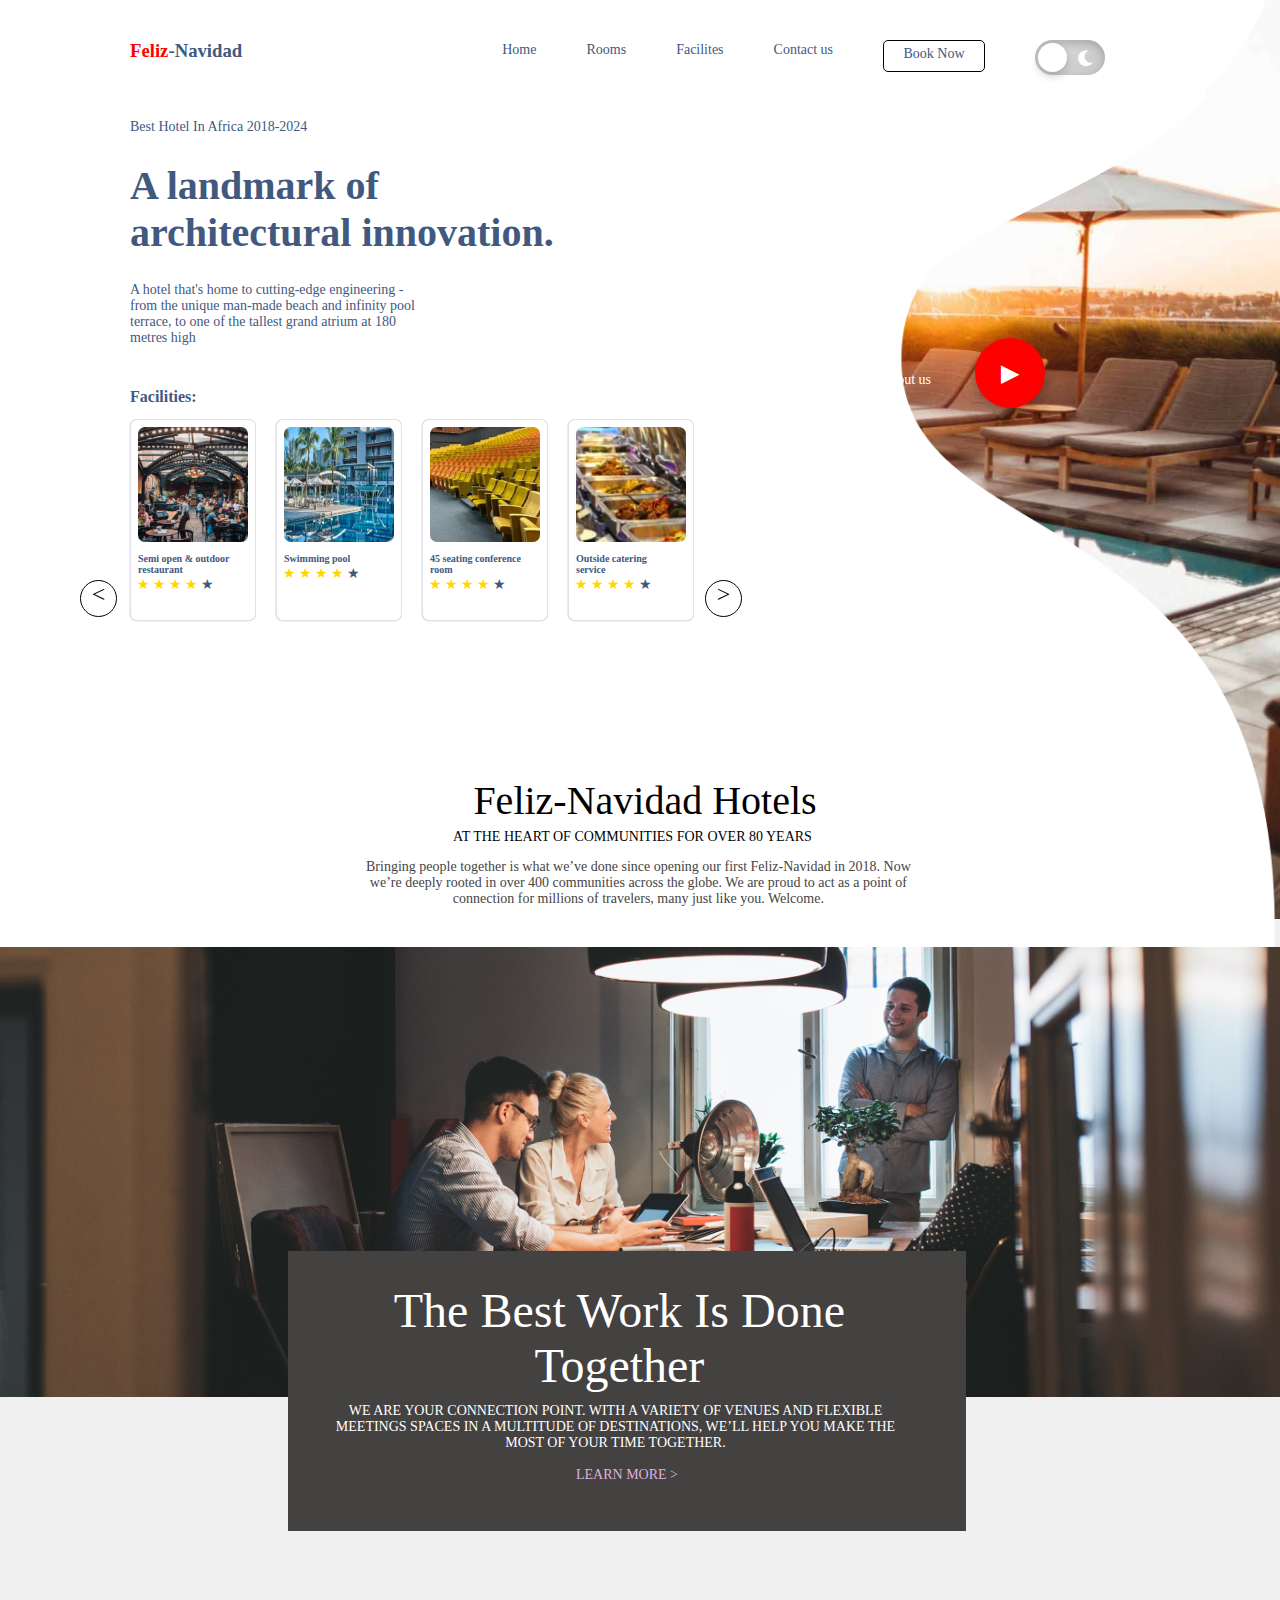
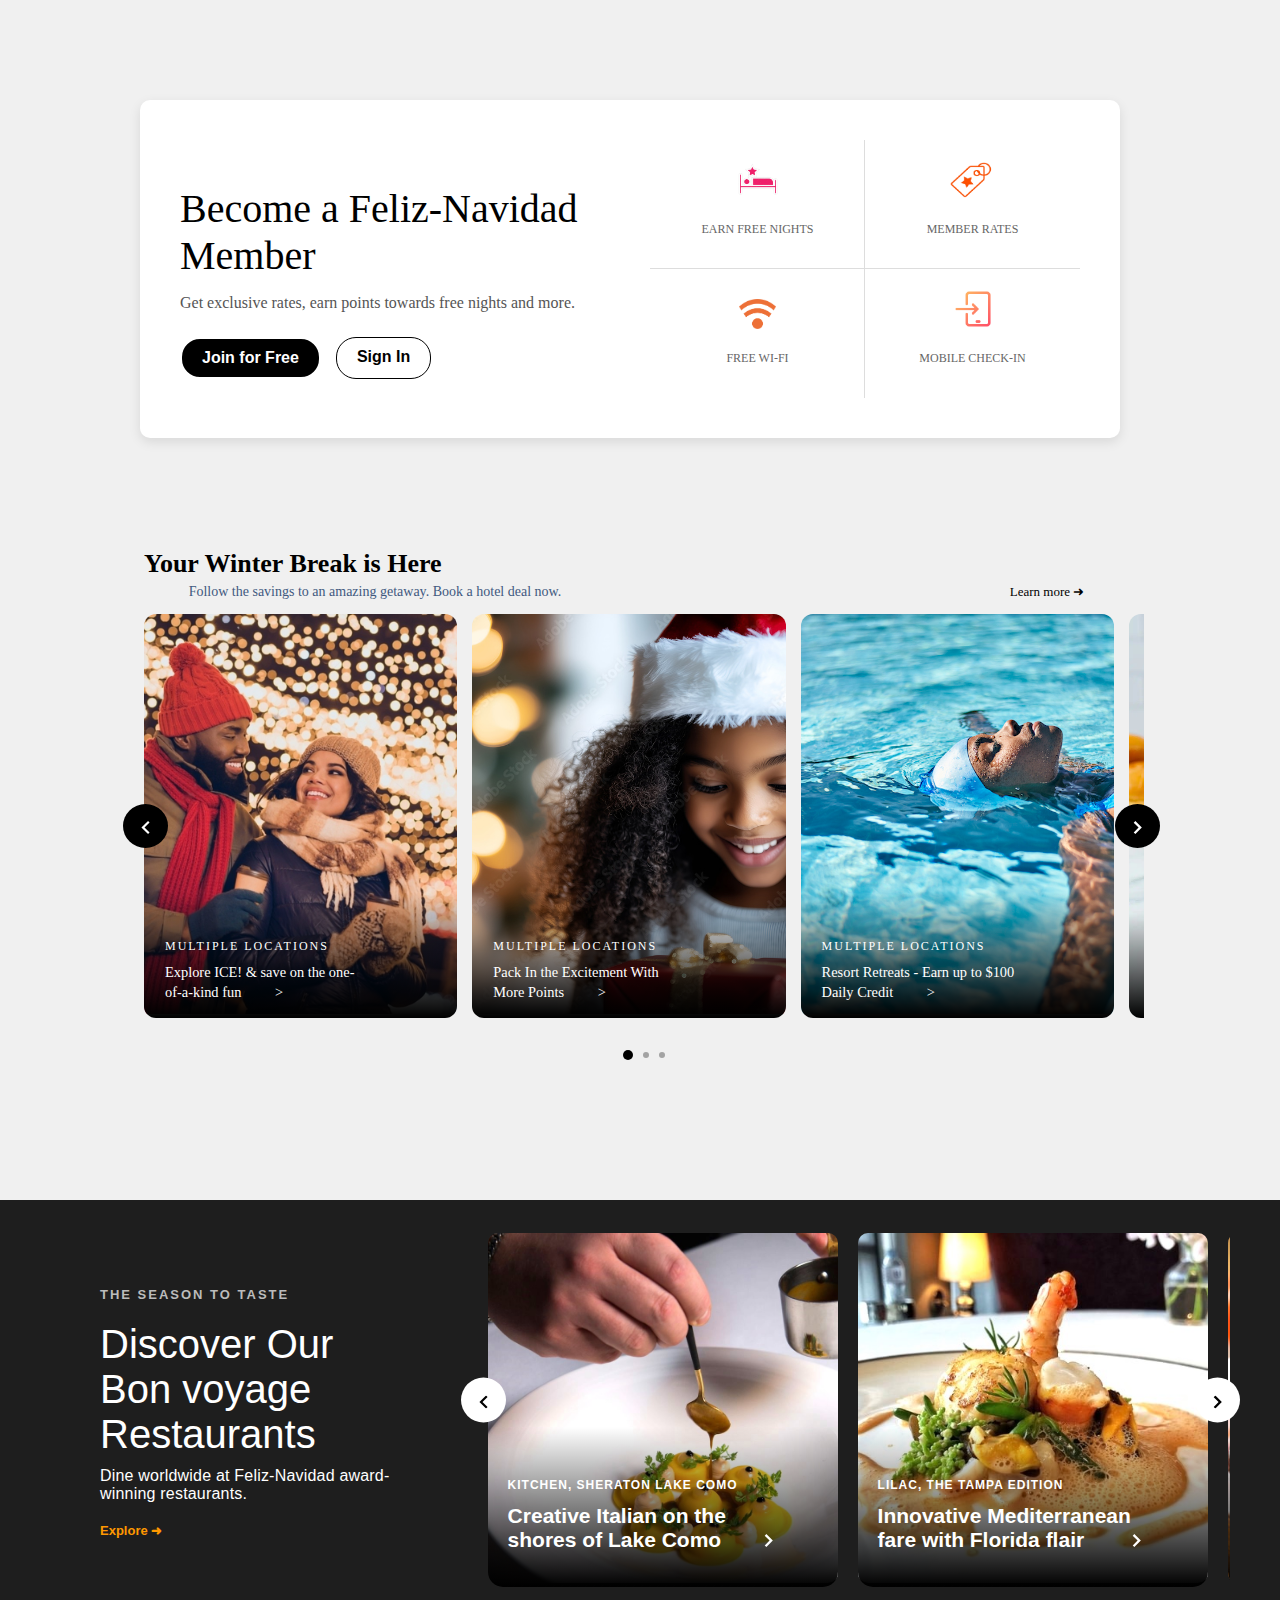
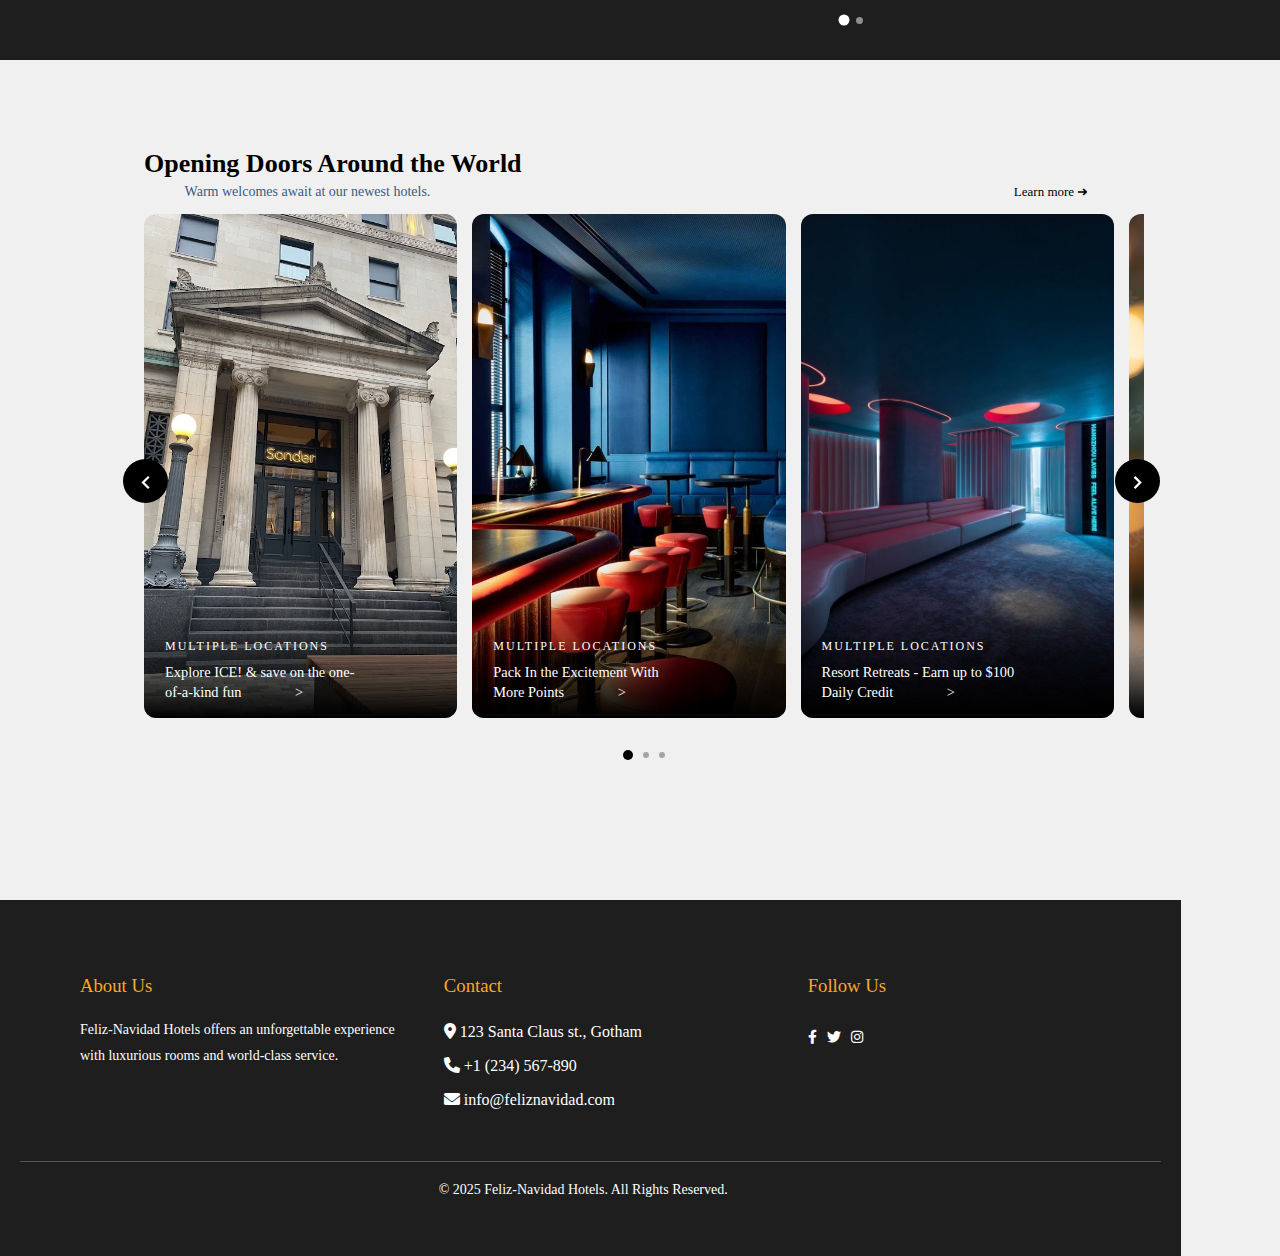
==== commit f28f7ed2: "Update index.html" ====
--- a/index.html
+++ b/index.html
@@ -3,7 +3,9 @@
 <head>
   <meta charset="UTF-8">
   <meta name="viewport" content="width=device-width, initial-scale=1.0">
-  <title>Document</title>
+  <title>Feliz-Navidad Hotels</title>
+  <link rel="icon" href="favicon.ico" type="image/x-icon">
+  <link rel="icon" sizes="32x32" href="fn.png" type="image/png">
   <link rel="stylesheet" href="https://cdnjs.cloudflare.com/ajax/libs/font-awesome/6.0.0-beta3/css/all.min.css">
   <link href="https://cdnjs.cloudflare.com/ajax/libs/font-awesome/6.0.0-beta3/css/all.min.css" rel="stylesheet"/>
   <link rel="stylesheet" href="style.css">
@@ -113,10 +115,9 @@
   </div>
   </div>
   <div class="Button2" id="Button2" onmousedown="scrbutt2()" onmouseup="stopScroll()"><</div>
-    <div>
-      <p class="watch">Watch about us</p>
-      <div class="play-button" id="playbutton">▶</div>
-    </div> 
+    <div class="pusher">
+      <p class="watch">Watch about us <span class="play-button" id="playbutton">▶</span></p>
+    </div>
     <div class="video-container">
       <img id="rect5" src="Rectangle5.png" alt="rectangle">
       <video id="backgroundVideo" autoplay muted loop>
--- a/style.css
+++ b/style.css
@@ -9,8 +9,8 @@
     cursor: pointer;
     box-shadow: 0px 4px 10px rgba(0, 0, 0, 0.2);
     position: relative;
-    right: 20px;
-    bottom: 100px;
+    right: -130px;
+    bottom: 50px;
     color: white;
     font-size: 24px;
   }
@@ -369,12 +369,13 @@
     height: 100vh;
     overflow: hidden;
     z-index: -2;
+    max-width: 1200px;
   }
 
   .video-container video {
     position: absolute;
     top: 8%;
-    left: 20%;
+    left: 85%;
     transform: translate(-50%, -50%);
     z-index: -2;
   }
@@ -738,12 +739,12 @@
       }
 
       .carosel-btn.left {
-        top: 3750px;
+        top: 3000px;
         left: 36%;
       }
 
       .carosel-btn.right {
-        top: 3750px;
+        top: 3000px;
         right: 40px;
       }
       .glide-indicator {
@@ -1162,14 +1163,33 @@
   }
 
       @media (max-width: 768px) { 
+        .pusher {
+            position: absolute;
+            top: 190px;
+            left: 60%;
+            max-width: 50px;
+            margin-left: 200px;
+            margin-right: 0;
+        }
+        .Facilities{     
+            left: -15px;
+          }
         input[type="checkbox"]:checked + .toggle-switch .slider {
           transform: translateX(25px);            
         } 
+        .video-container {
+            max-width: 480px;
+        }
+        #backgroundVideo {
+            object-fit: contain;
+            left: 50%;
+        }    
         .toggle-switch {
-          top: 30px;
-          right: 115px;
-          width: 50px;
-          height: 25px;
+            position: absolute;
+            top: 45px;
+            left: 27px;
+            width: 50px;
+            height: 25px;
         } 
         .toggle-switch .slider {
           width: 19px;
@@ -1198,7 +1218,7 @@
     }
     to {
       transform: translateY(-30px);
-      margin-left: 15px;
+      margin-left: 5px;
       background-color: white;
       color: black;
       border: none;
@@ -1209,18 +1229,16 @@
       transform: translateX(0px);
     }
     to {
-      transform: translateY(270px);
-      margin-left: 95px;
+      transform: translateY(260px);
+      margin-left: -55px;
       background-color: white;
       color: black;
       border: none;
     }
   }
         .watch{
-          margin-bottom: 300px;
           width: 100px;
           font-size: 10px;
-          margin-left: 10px;
         }
         .header {
           margin-top: 10px;
@@ -1232,55 +1250,62 @@
   }
   @keyframes moveControl {
     100% {       
-      transform: translate(87%, -150px);
+      transform: translate(43%, -150px);
     }
   }
         .play-button {
           width: 50px; 
           height: 50px;
           font-size: 18px;
-          position: relative;
-          right: 40px;
-          bottom: 375px;
+          margin-left: -37px;
+          bottom: 35px;
+     
   }
       
         .video-container img {
-          width: 800px;
+          width: 600px;
+          margin-left: -150px;
+          margin-top: -90px;
         }
         body {
-          background-image: url("pooler.jpg");
-          background-size: 870px 530px;
+          background-image: url("pool.jpg");
           background-position: top;
-        }
+          transition: none;
+        }
+        body {
+            background-image: url("Rectangle4.png");
+            background-size: 500px;
+          }
         footer {
           position: absolute;
           top: 4870px;
-          left: 100px;
-          width: 500px;
+          left: 0px;
+          width: 450px;
         }
         footer .kontainer {
-          max-width: 500px;
+          max-width: 350px;
+          margin-left: 5px;
         }
         .meeting img {
           height: 450px;
-          width: 1000px;
+          width: 490px;
           object-fit: cover;
         }
         .Button {
           position: absolute;
-          left: 460px;
+          left: 428px;
           top: 430px;
         }
   .Button2 {
     position: absolute;
     top: 430px;     
-    left: 140px;  
+    left: 5px;  
   }
         .fachead {
-          margin-left: 60px;            
+          margin-left: 40px;            
         }
         .master-container {
-          margin-left: 45px;
+          margin-left: 30px;
           height: 500px;
           max-width: 420px;
           gap: 5px;
@@ -1303,7 +1328,7 @@
         padding: 0;
       }
       body { 
-        background-image: url("Rectangle6.png"), url("pool.jpg"); 
+        background-image: url("Rectangle4.png"), url("pool.jpg"); 
       }
       .Book-Now {
         margin-top: 2px;
@@ -1340,7 +1365,7 @@
         margin-left: 70px;
       }
        .content h1 {
-        width: 100000px;
+        width: 300px;
         font-size: 3rem;
       }
       .content p {
@@ -1351,22 +1376,21 @@
         max-width: 490px;
         height: 800px;
       }
-      .carosel-btn {
-        top: 3700px;
-      }
       .carosel-btn.left {
-        left: 30%;
+        left: 10%;
+        top: 3750px;
       }
       .carosel-btn.right {
-        right: -125px;
+        right: 40px;
+        top: 3750px;
       }
       .glide-indicator {
         top: 3950px;
-        left: 370px;
+        left: 250px;
       }
      
       .carousel {
-        max-width: 700px;
+        max-width: 600px;
       }
       .carousel-card h3, .carousel-card p, .karousel-card h3, .karousel-card p {
         margin-left: 0;
@@ -1376,22 +1400,22 @@
         font-size: 10px;
       }
       .karousel {
-        max-width: 700px;
+        max-width: 600px;
       }
       .meeting h1 {
         text-align: left;
-        margin-left: 240px;
+        margin-left: 100px;
         font-size: 2rem;
       }
       #meeter {
         font-size: 12px;
         text-align: left;
-        margin-left: 243px;
+        margin-left: 100px;
       }
       #contenter {
         font-size: 12px;
         text-align: center;
-        margin-left: 210px;
+        margin-left: 70px;
         max-width: 350px;
       }
       .box-over {
@@ -1399,7 +1423,7 @@
         width: 400px;
         position: absolute;
         bottom: -20%;
-        left: 18%;
+        left: 40px;
         background-color: #444141;
         align-items: center;
         justify-content: center;
@@ -1411,14 +1435,19 @@
         padding-left: 0;
         text-align: center;
       }
-      .box-over p,a {
+      .box-over p {
         text-align: center;
         font-weight: normal;
+        margin-left: 5%;
+        width: 350px;
       }
         .carousel-container {
           margin-top: 450px;
           left: 13%;
         }
+        .carousel-wrapper {
+            max-width: 600px;            
+        }        
         .carousel-wrapper p {
           font-size: 9px;
           text-align: left;
@@ -1444,6 +1473,7 @@
               padding: 20px;
               height: 750px;
               margin-top: -30px;
+              left: 3px;
           }
           .member-container p {
             text-align: left;
@@ -1540,11 +1570,11 @@
       }
       .carousel-container {
         margin-top: 400px;
-        margin-left: 80px;
+        margin-left: -50px;
       }
       .karousel-container {
         margin-top: 770px;
-        margin-left: 80px;
+        margin-left: -50px;
       }
       .carousel-container h1 {
         font-size: 20px;
@@ -1554,6 +1584,7 @@
       }
       .carosel {
         margin-top: 400px;
+        left: 0px;
       }
       .controls {
     position: absolute;
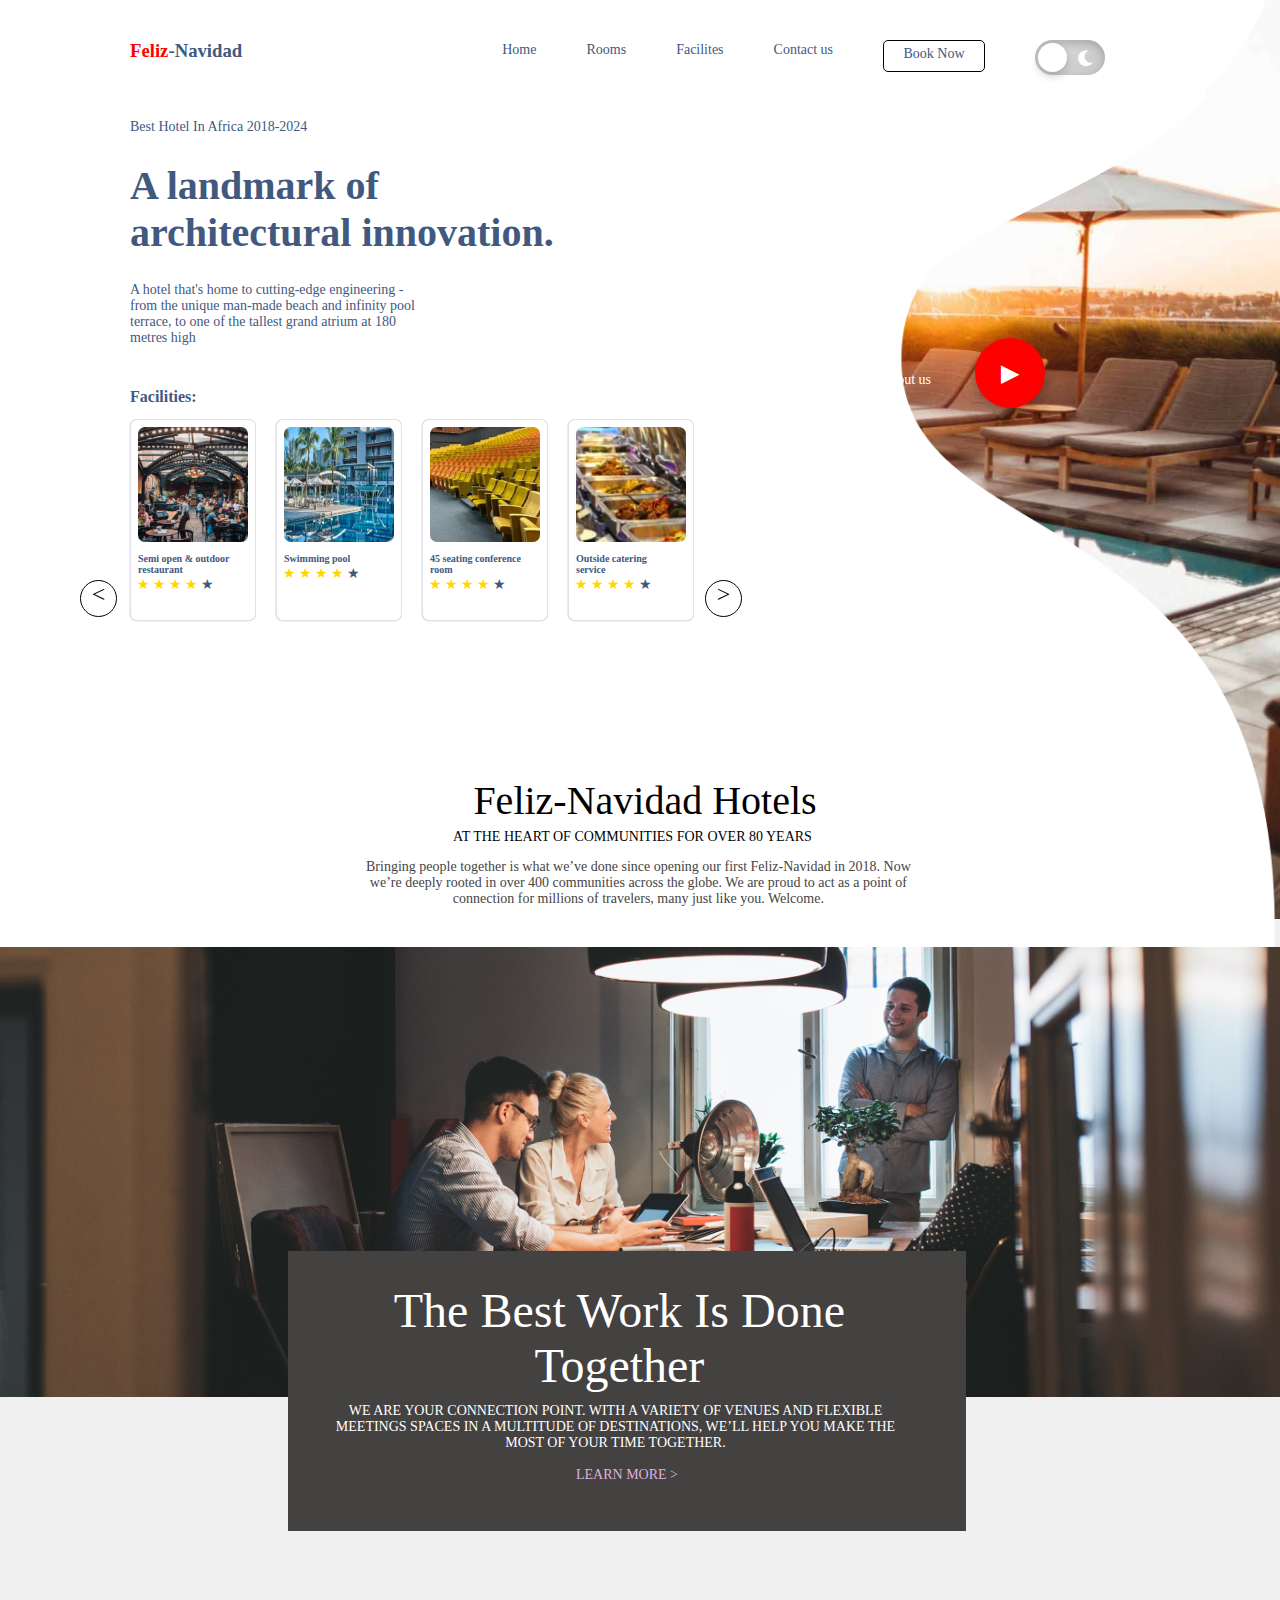
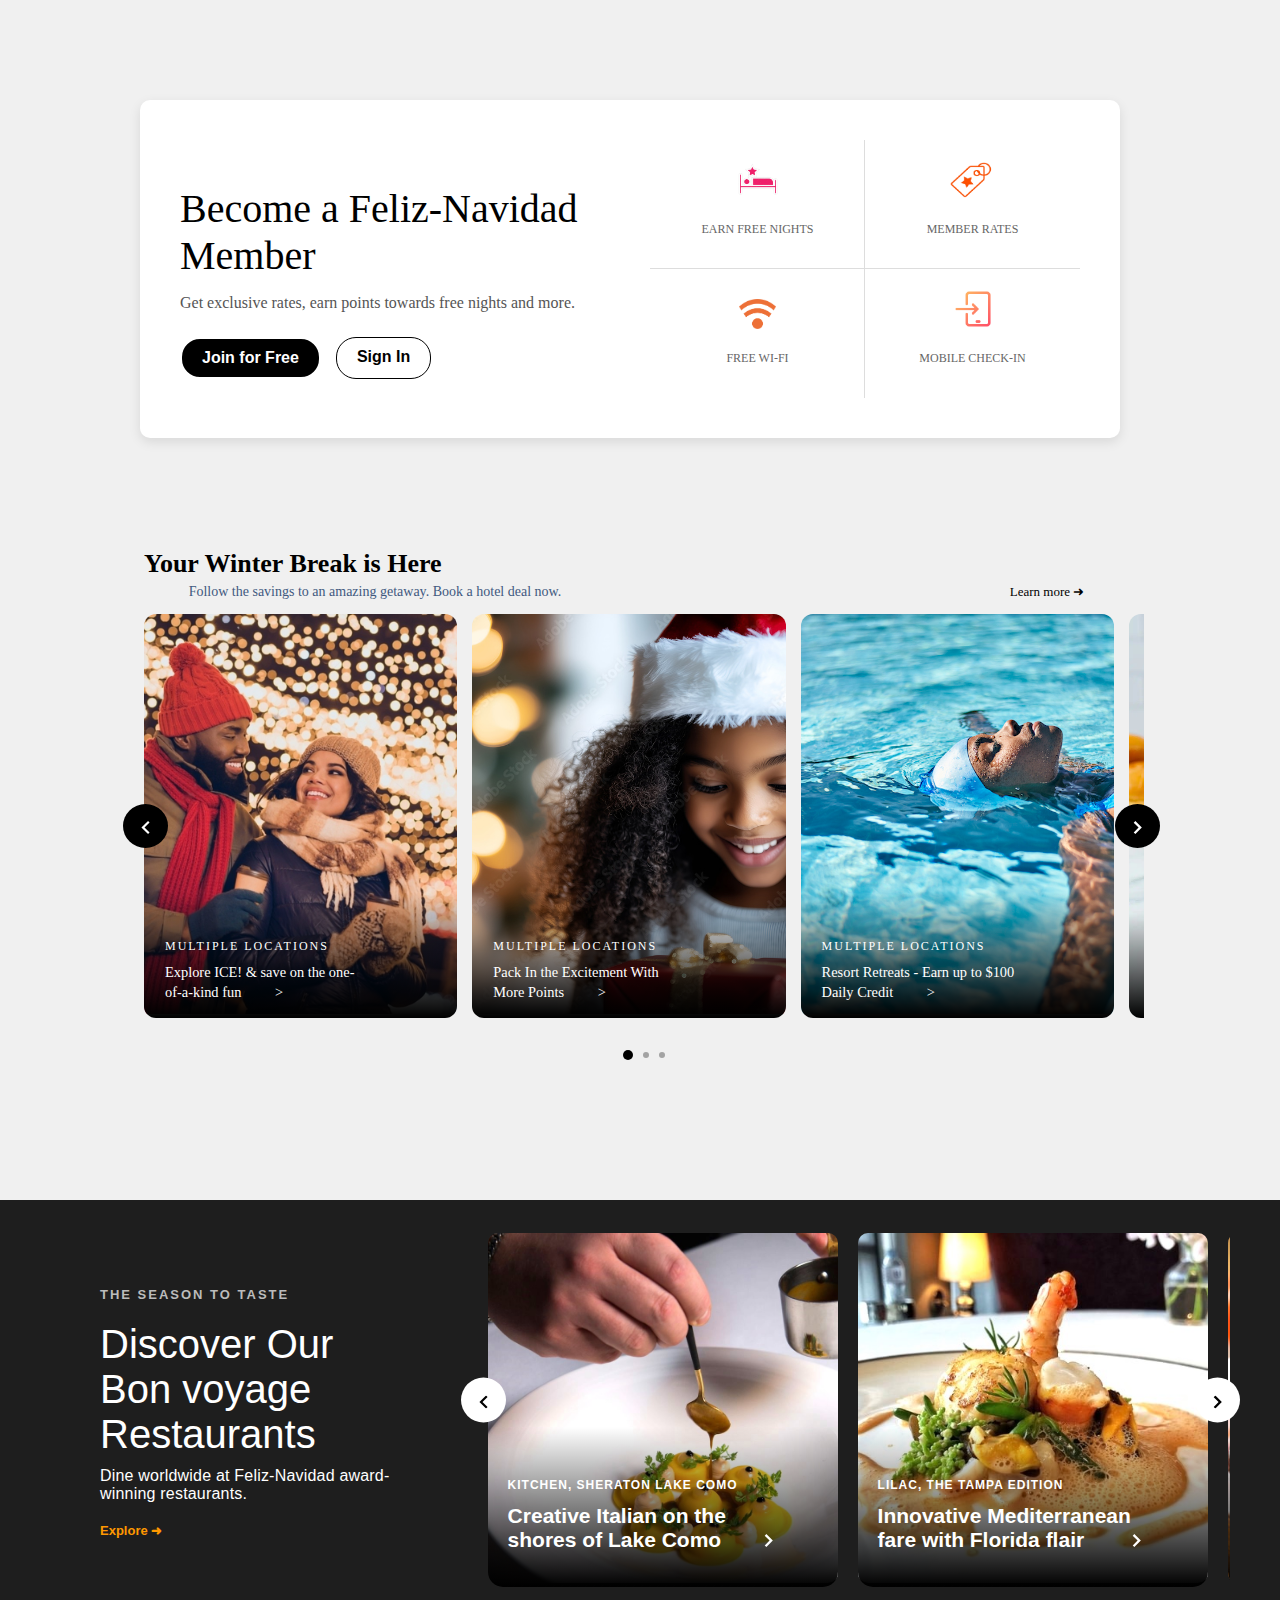
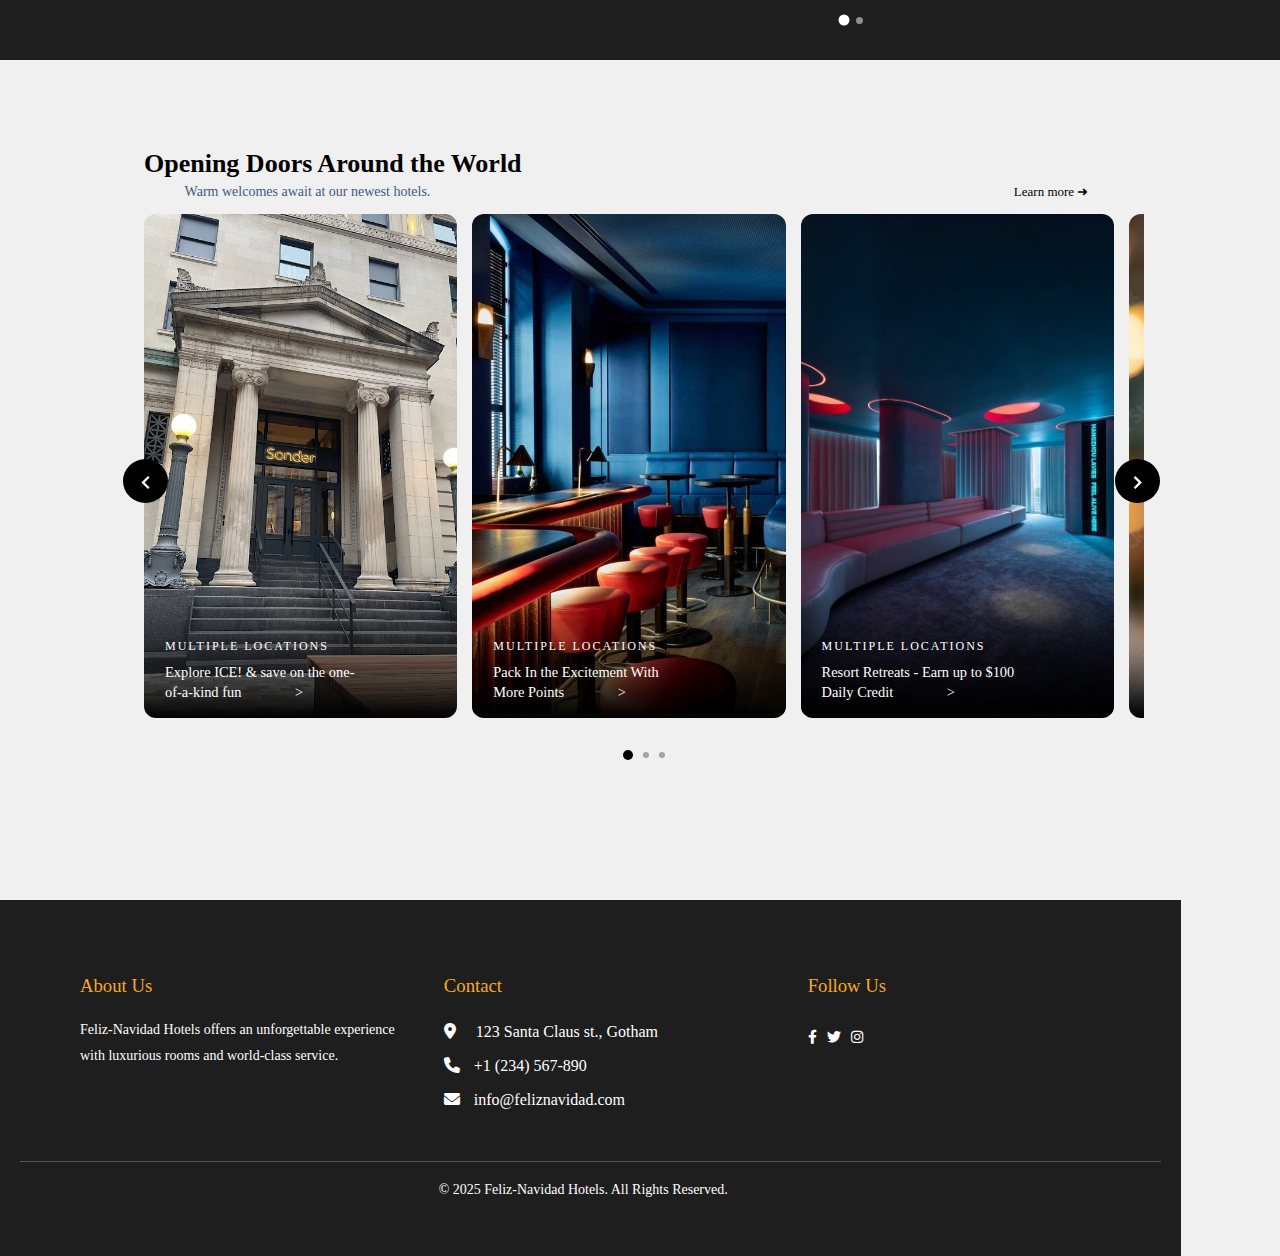
==== commit a8956b17: "Update index.html" ====
--- a/index.html
+++ b/index.html
@@ -354,9 +354,9 @@
     <div class="footer-section">
       <h3>Contact</h3>
       <ul>
-        <li><i class="fas fa-map-marker-alt"></i> 123 Santa Claus st., Gotham</li>
-        <li><i class="fas fa-phone"></i> +1 (234) 567-890</li>
-        <li><i class="fas fa-envelope"></i> info@feliznavidad.com</li>
+        <li><i class="fas fa-map-marker-alt"></i><span style="margin-left: 20px; color: white;">123 Santa Claus st., Gotham</span></li>
+        <li><i class="fas fa-phone"></i> <span style="margin-left: 10px; color: white;">+1 (234) 567-890</span></li>
+        <li><i class="fas fa-envelope"></i> <span style="margin-left: 10px; color: white;">info@feliznavidad.com</span></li>
       </ul>
     </div>
     <div class="footer-section">
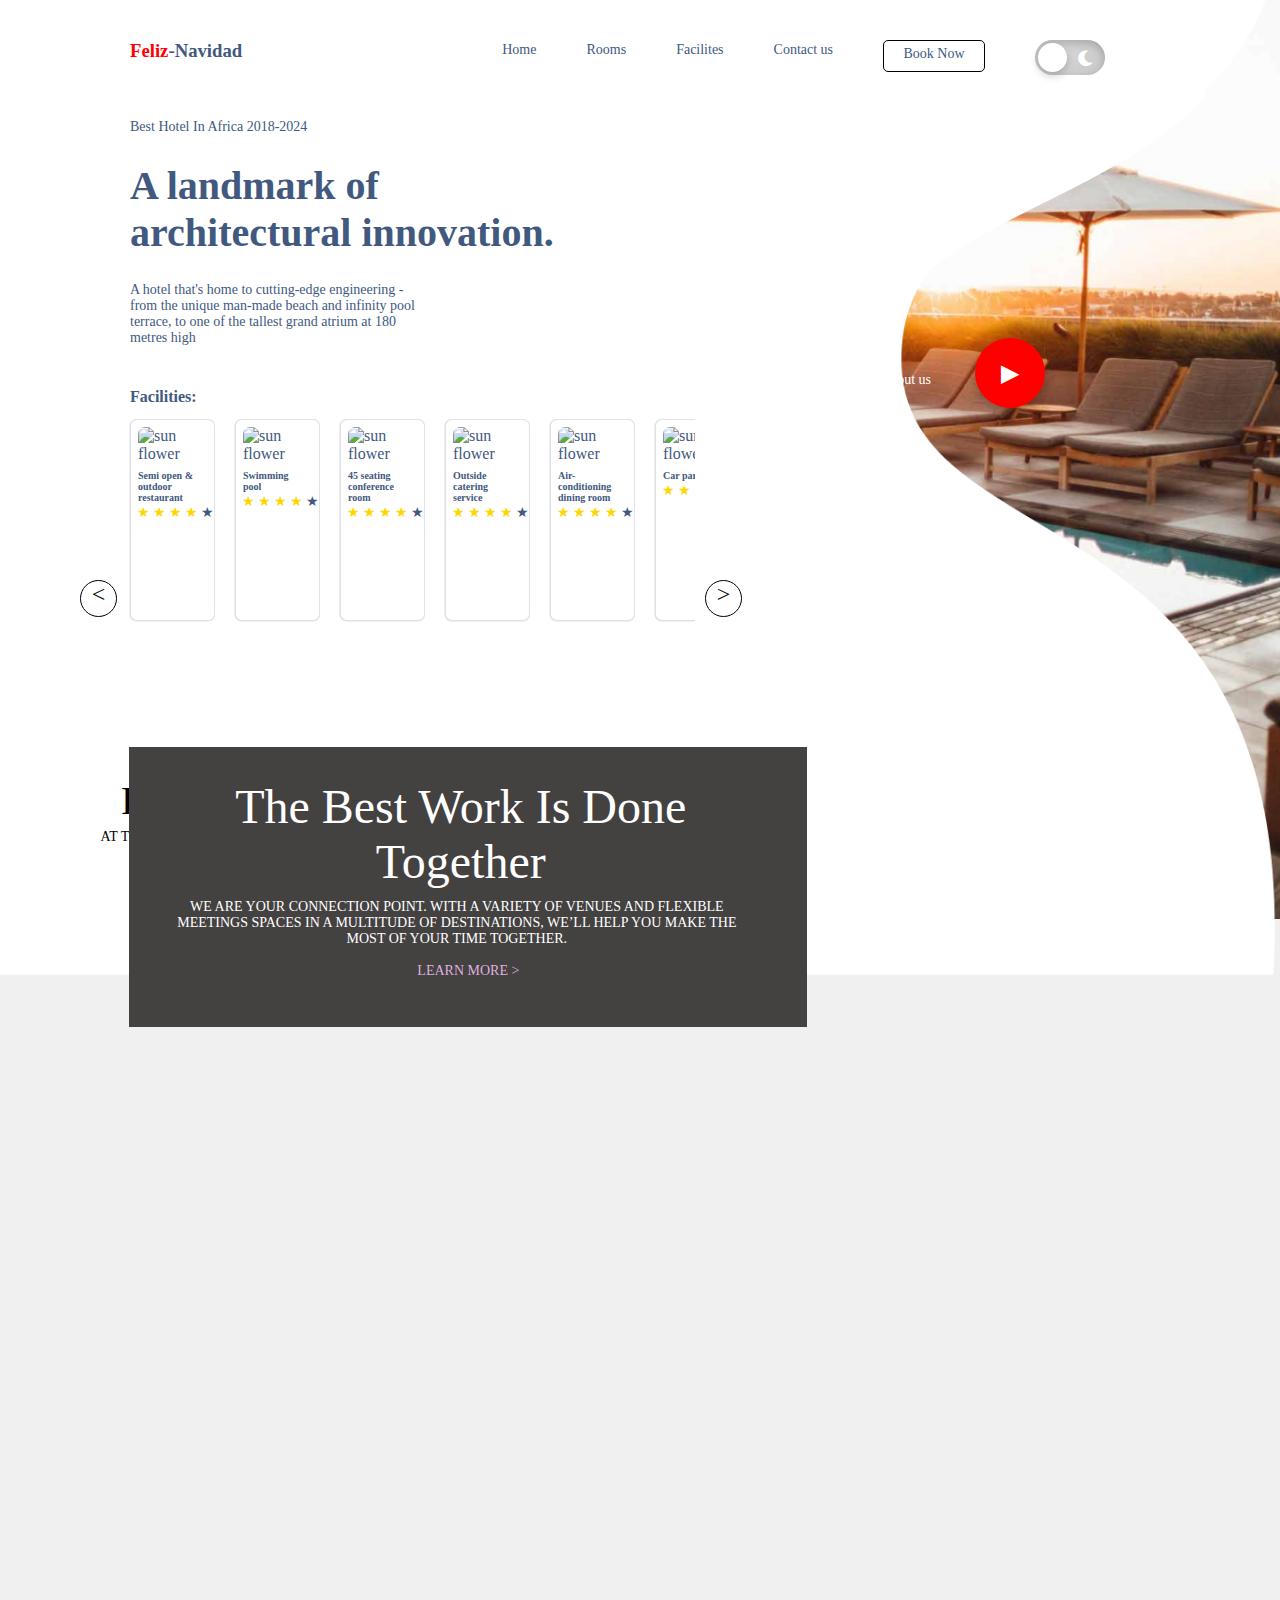
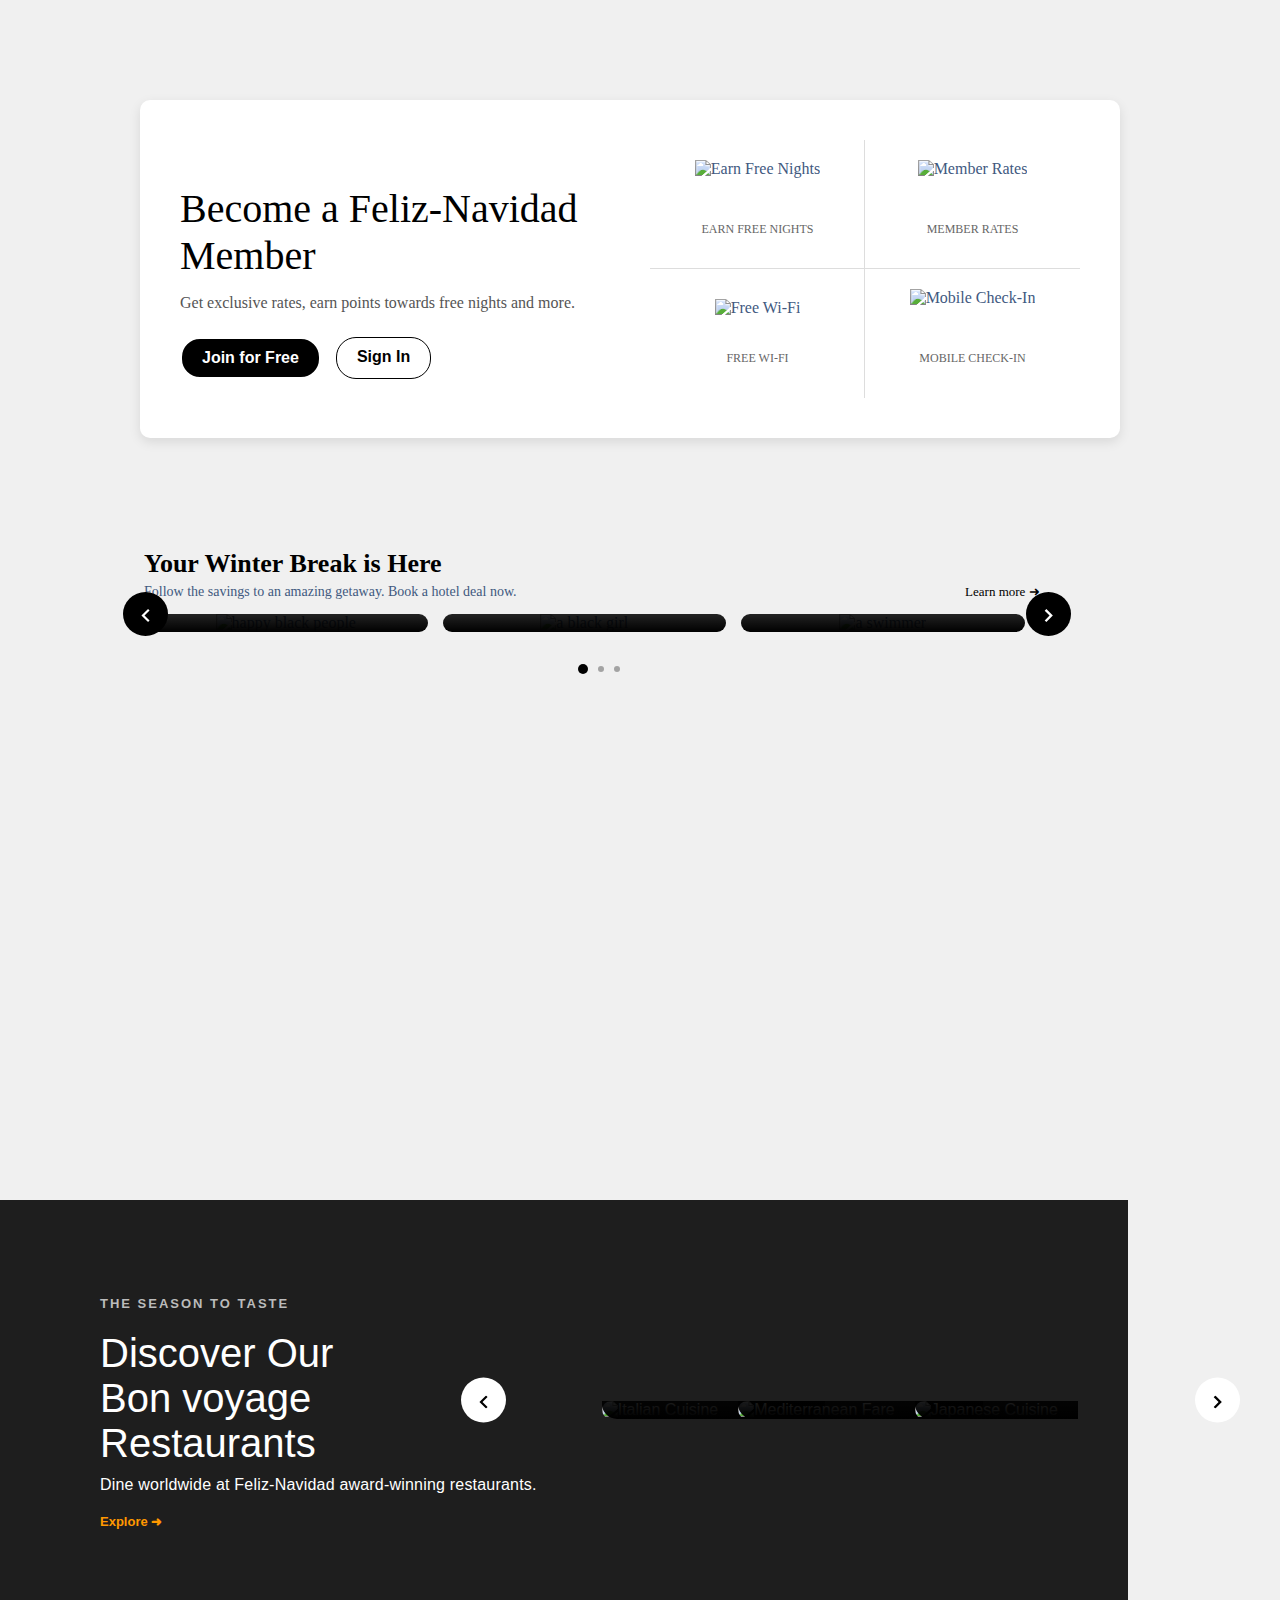
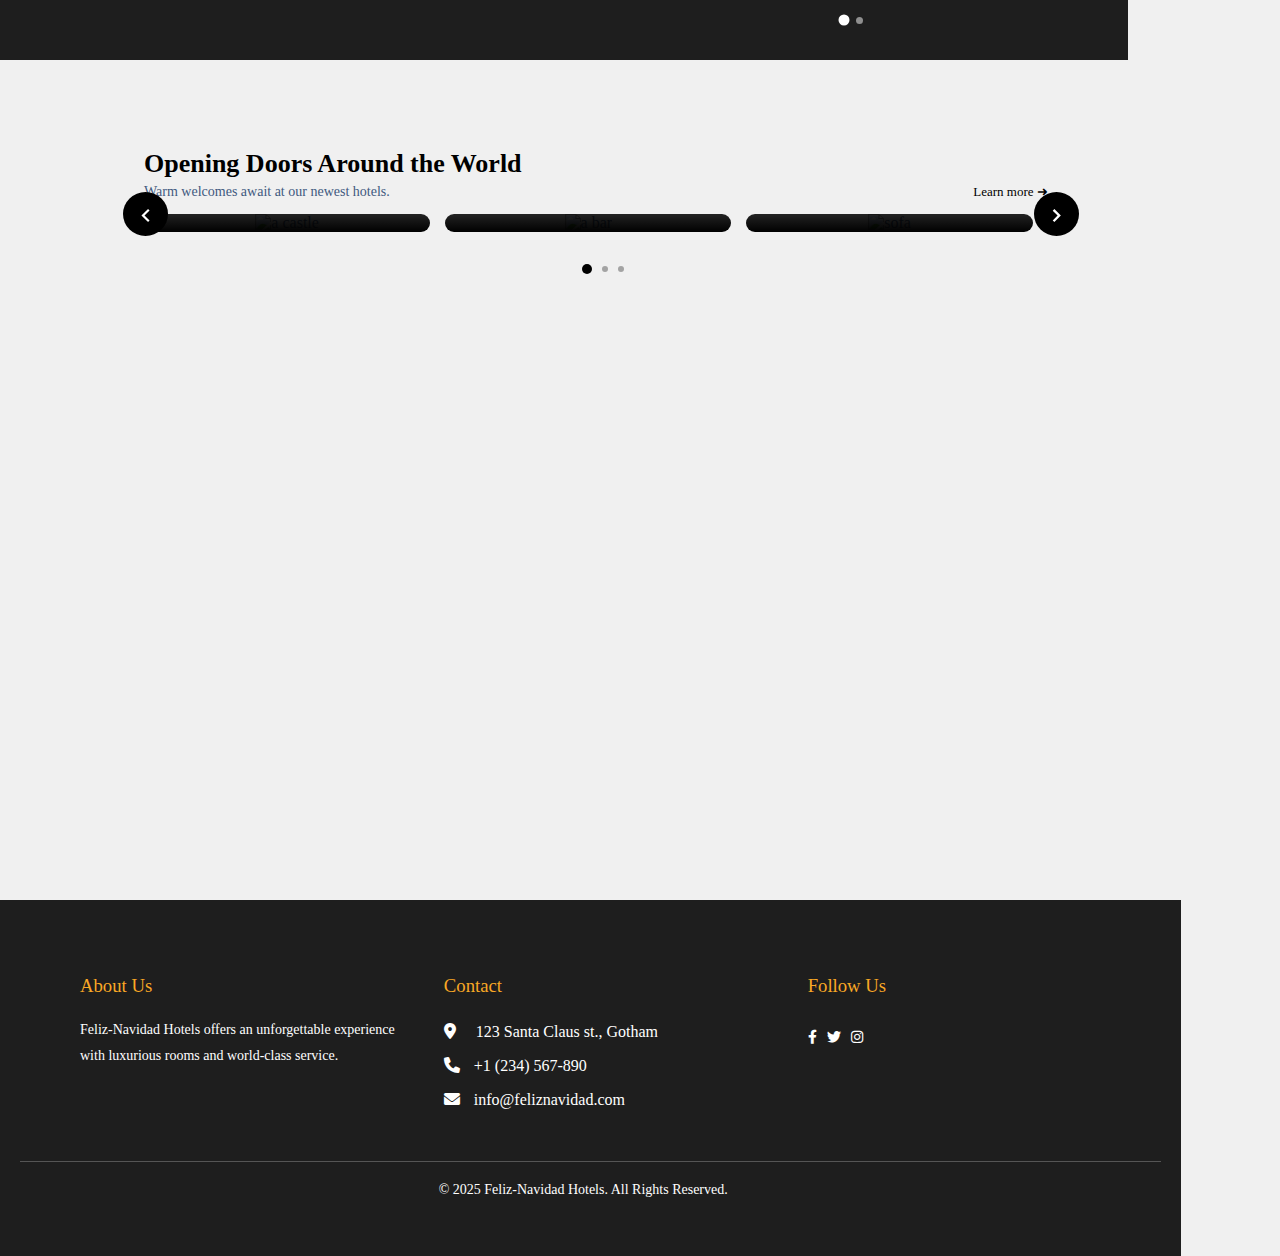
==== commit f87257cd: "Add files via upload" ====
--- a/index.html
+++ b/index.html
@@ -5,7 +5,7 @@
   <meta name="viewport" content="width=device-width, initial-scale=1.0">
   <title>Feliz-Navidad Hotels</title>
   <link rel="icon" href="favicon.ico" type="image/x-icon">
-  <link rel="icon" sizes="32x32" href="fn.png" type="image/png">
+  <link rel="icon" sizes="32x32" href="./images/fn.png" type="image/png">
   <link rel="stylesheet" href="https://cdnjs.cloudflare.com/ajax/libs/font-awesome/6.0.0-beta3/css/all.min.css">
   <link href="https://cdnjs.cloudflare.com/ajax/libs/font-awesome/6.0.0-beta3/css/all.min.css" rel="stylesheet"/>
   <link rel="stylesheet" href="style.css">
@@ -44,7 +44,7 @@
     <h2 class="fachead">Facilities:</h2>  
     <div class="master-container">
       <div class="container" id="semi">
-        <img class="img1" height="115px" width="110px" src="semi.jpg" alt="sun flower">
+        <img class="img1" height="115px" width="110px" src="./images/semi.jpg" alt="sun flower">
           <p class="title-text" id="open" style="color: #41597f;">Semi open & outdoor restaurant</p>
           <div class="rating" id="rater1">
             <p class="first" style="color: #41597f;">★</p>
@@ -55,7 +55,7 @@
         </div></a>
       </div>
       <div class="container" id="swimming">
-        <img class="img1" height="115px" width="110px" src="SWIMMING POOL.jpg" alt="sun flower">
+        <img class="img1" height="115px" width="110px" src="./images/SWIMMING POOL.jpg" alt="sun flower">
           <p class="title-text" id="pool">Swimming pool</p>
           <div class="rating" id="rater2">
             <p class="first">★</p>
@@ -66,7 +66,7 @@
         </div>
       </div>
       <div class="container" id="conference">
-        <img class="img1" height="115px" width="110px" src="conference.jpg" alt="sun flower">
+        <img class="img1" height="115px" width="110px" src="./images/conference.jpg" alt="sun flower">
           <p class="title-text" id="friends">45 seating conference room</p>
           <div class="rating" id="rater3">
             <p class="first">★</p>
@@ -77,7 +77,7 @@
         </div>
       </div>
       <div class="container" id="outside-catering">
-        <img class="img1" height="115px" width="110px" src="outside-catering.jpg" alt="sun flower">
+        <img class="img1" height="115px" width="110px" src="./images/outside-catering.jpg" alt="sun flower">
           <p class="title-text">Outside catering service</p>
           <div class="rating">
             <p class="first">★</p>
@@ -88,7 +88,7 @@
         </div>
       </div>
       <div class="container" id="air-conditioner">
-        <img class="img1" height="115px" width="110px" src="air-conditioner.jpg" alt="sun flower">
+        <img class="img1" height="115px" width="110px" src="./images/air-conditioner.jpg" alt="sun flower">
           <p class="title-text">Air-conditioning dining room</p>
           <div class="rating">
             <p class="first">★</p>
@@ -99,7 +99,7 @@
         </div>
       </div>
       <div class="container" id="car-parking">
-        <img class="img1" height="115px" width="110px" src="car-parking.jpg" alt="sun flower">
+        <img class="img1" height="115px" width="110px" src="./images/car-parking.jpg" alt="sun flower">
           <p class="title-text">Car parking</p>
           <div class="rating">
             <p class="first">★</p>
@@ -117,7 +117,7 @@
   <div class="Button2" id="Button2" onmousedown="scrbutt2()" onmouseup="stopScroll()"><</div>
     <div class="pusher">
       <p class="watch">Watch about us <span class="play-button" id="playbutton">▶</span></p>
-    </div>
+    </div> 
     <div class="video-container">
       <img id="rect5" src="Rectangle5.png" alt="rectangle">
       <video id="backgroundVideo" autoplay muted loop>
@@ -135,7 +135,7 @@
       <h1>Feliz-Navidad Hotels</h1>
       <p id="meeter">At the Heart of Communities For Over 80 Years</p>
       <p id="contenter">Bringing people together is what we’ve done since opening our first Feliz-Navidad in 2018. Now we’re deeply rooted in over 400 communities across the globe. We are proud to act as a point of connection for millions of travelers, many just like you. Welcome.</p>
-      <img src="meeting.jpg" alt="people in meeting">
+      <img src="./images/meeting.jpg" alt="people in meeting">
       <div class="box-over">
         <h1>The Best Work Is Done Together</h1>
         <p>We are your connection point. With a variety of venues and flexible meetings spaces in a multitude of destinations, we’ll help you make the most of your time together.</p>
@@ -153,19 +153,19 @@
       </div>
       <div class="right-section">
           <div class="feature" id="Earn">
-              <img src="bed.png" alt="Earn Free Nights">
+              <img src="./icons/bed.png" alt="Earn Free Nights">
               <h3>EARN FREE NIGHTS</h3>
           </div>
           <div class="feature" id="Rates">
-              <img src="carder.png" alt="Member Rates">
+              <img src="./icons/carder.png" alt="Member Rates">
               <h3>MEMBER RATES</h3>
           </div>
           <div class="feature" id="Free">
-              <img style="height: 30px; margin-top: 10px;" src="wifi.png" alt="Free Wi-Fi">
+              <img style="height: 30px; margin-top: 10px;" src="./icons/wifi.png" alt="Free Wi-Fi">
               <h3>FREE WI-FI</h3>
           </div>
           <div class="feature" id="Mobile">
-              <img src="login.png" alt="Mobile Check-In">
+              <img src="./icons/login.png" alt="Mobile Check-In">
               <h3>MOBILE CHECK-IN</h3>
           </div>
       </div>
@@ -177,7 +177,7 @@
       <div class="carousel-wrapper" style="margin-left: 0;">
           <div class="carousel">
               <div class="carousel-card">
-                  <img src="black people.jpeg" alt="happy black people">
+                  <img src="./images/black people.jpeg" alt="happy black people">
                   <div class="overlay">
                     <a href="#">
                       <h3 style="color: white;">MULTIPLE LOCATIONS</h3>
@@ -186,7 +186,7 @@
                   </div>
               </div>
               <div class="carousel-card">
-                  <img src="christmas girl.jpg" alt="a black girl">
+                  <img src="./images/christmas girl.jpg" alt="a black girl">
                   <div class="overlay">
                     <a href="#">
                       <h3 style="color: white;">MULTIPLE LOCATIONS</h3>
@@ -195,7 +195,7 @@
                   </div>
               </div>
               <div class="carousel-card">
-                  <img src="swimmer.jpg" alt="a swimmer">
+                  <img src="./images/swimmer.jpg" alt="a swimmer">
                   <div class="overlay">
                     <a href="#">
                       <h3 style="color: white;">MULTIPLE LOCATIONS</h3>
@@ -204,7 +204,7 @@
                   </div>
               </div>
               <div class="carousel-card">
-                  <img src="hamburger.jpg" alt="hamburger">
+                  <img src="./images/hamburger.jpg" alt="hamburger">
                   <div class="overlay">
                     <a href="#">
                       <h3 style="color: white;">MULTIPLE LOCATIONS</h3>
@@ -213,7 +213,7 @@
                   </div>
               </div>
               <div class="carousel-card">
-                  <img src="cocktail.jpg" alt="cocktail">
+                  <img src="./images/cocktail.jpg" alt="cocktail">
                   <div class="overlay">
                     <a href="#">
                       <h3 style="color: white;">MULTIPLE LOCATIONS</h3>
@@ -242,7 +242,7 @@
     <div class="carosel-content">
         <div class="carosel-images">
             <div class="carosel-item">
-                <img src="ogbono.jpg" alt="Italian Cuisine">
+                <img src="./images/ogbono.jpg" alt="Italian Cuisine">
                 <div class="gradOverlay">
                 <div class="caption">
                     <a href="#" style="text-decoration: none; color: white;">
@@ -252,7 +252,7 @@
                 </div></div>
             </div>
             <div class="carosel-item">
-                <img src="sucre.jpg" alt="Mediterranean Fare">
+                <img src="./images/sucre.jpg" alt="Mediterranean Fare">
                 <div class="gradOverlay">
                 <div class="caption">
                     <a href="#" style="text-decoration: none; color: white;">
@@ -262,7 +262,7 @@
                 </div></div>
             </div>
             <div class="carosel-item">
-                <img src="medita.jpg" alt="Japanese Cuisine">
+                <img src="./images/medita.jpg" alt="Japanese Cuisine">
                 <div class="gradOverlay">
                 <div class="caption">
                     <a href="#" style="text-decoration: none; color: white;">
@@ -283,7 +283,7 @@
       <div class="karousel-wrapper" style="margin-left: 0;">
           <div class="karousel">
               <div class="karousel-card">
-                <img src="castle.jpg" alt="a castle">
+                <img src="./images/castle.jpg" alt="a castle">
                   <div class="overlay">
                     <a href="#">
                       <h3 style="color: white;">MULTIPLE LOCATIONS</h3>
@@ -292,7 +292,7 @@
                   </div>
               </div>
               <div class="karousel-card">
-                <img src="bar.jpg" alt="a bar">                  
+                <img src="./images/bar.jpg" alt="a bar">                  
                   <div class="overlay">
                     <a href="#">
                       <h3 style="color: white;">MULTIPLE LOCATIONS</h3>
@@ -301,7 +301,7 @@
                   </div>
               </div>
               <div class="karousel-card">
-                <img src="sofa.jpg" alt="sofa">                  
+                <img src="./images/sofa.jpg" alt="sofa">                  
                   <div class="overlay">
                     <a href="#">
                       <h3 style="color: white;">MULTIPLE LOCATIONS</h3>
@@ -310,7 +310,7 @@
                   </div>
               </div>
               <div class="karousel-card">
-                <img src="christmas girl.jpg" alt="a black girl">
+                <img src="./images/christmas girl.jpg" alt="a black girl">
                   <div class="overlay">
                     <a href="#">
                       <h3 style="color: white;">MULTIPLE LOCATIONS</h3>
@@ -319,7 +319,7 @@
                   </div>
               </div>
               <div class="karousel-card">
-                <img src="black people.jpeg" alt="happy black people">                  
+                <img src="./images/black people.jpeg" alt="happy black people">                  
                   <div class="overlay">
                     <a href="#">
                       <h3 style="color: white;">MULTIPLE LOCATIONS</h3>
@@ -374,4 +374,4 @@
 </footer>
   <script src="index.js"></script>
 </body>
-</html>
+</html>--- a/style.css
+++ b/style.css
@@ -375,7 +375,7 @@
   .video-container video {
     position: absolute;
     top: 8%;
-    left: 85%;
+    left: 90%;
     transform: translate(-50%, -50%);
     z-index: -2;
   }
@@ -1592,4 +1592,4 @@
 
   }
 
-      }+      }
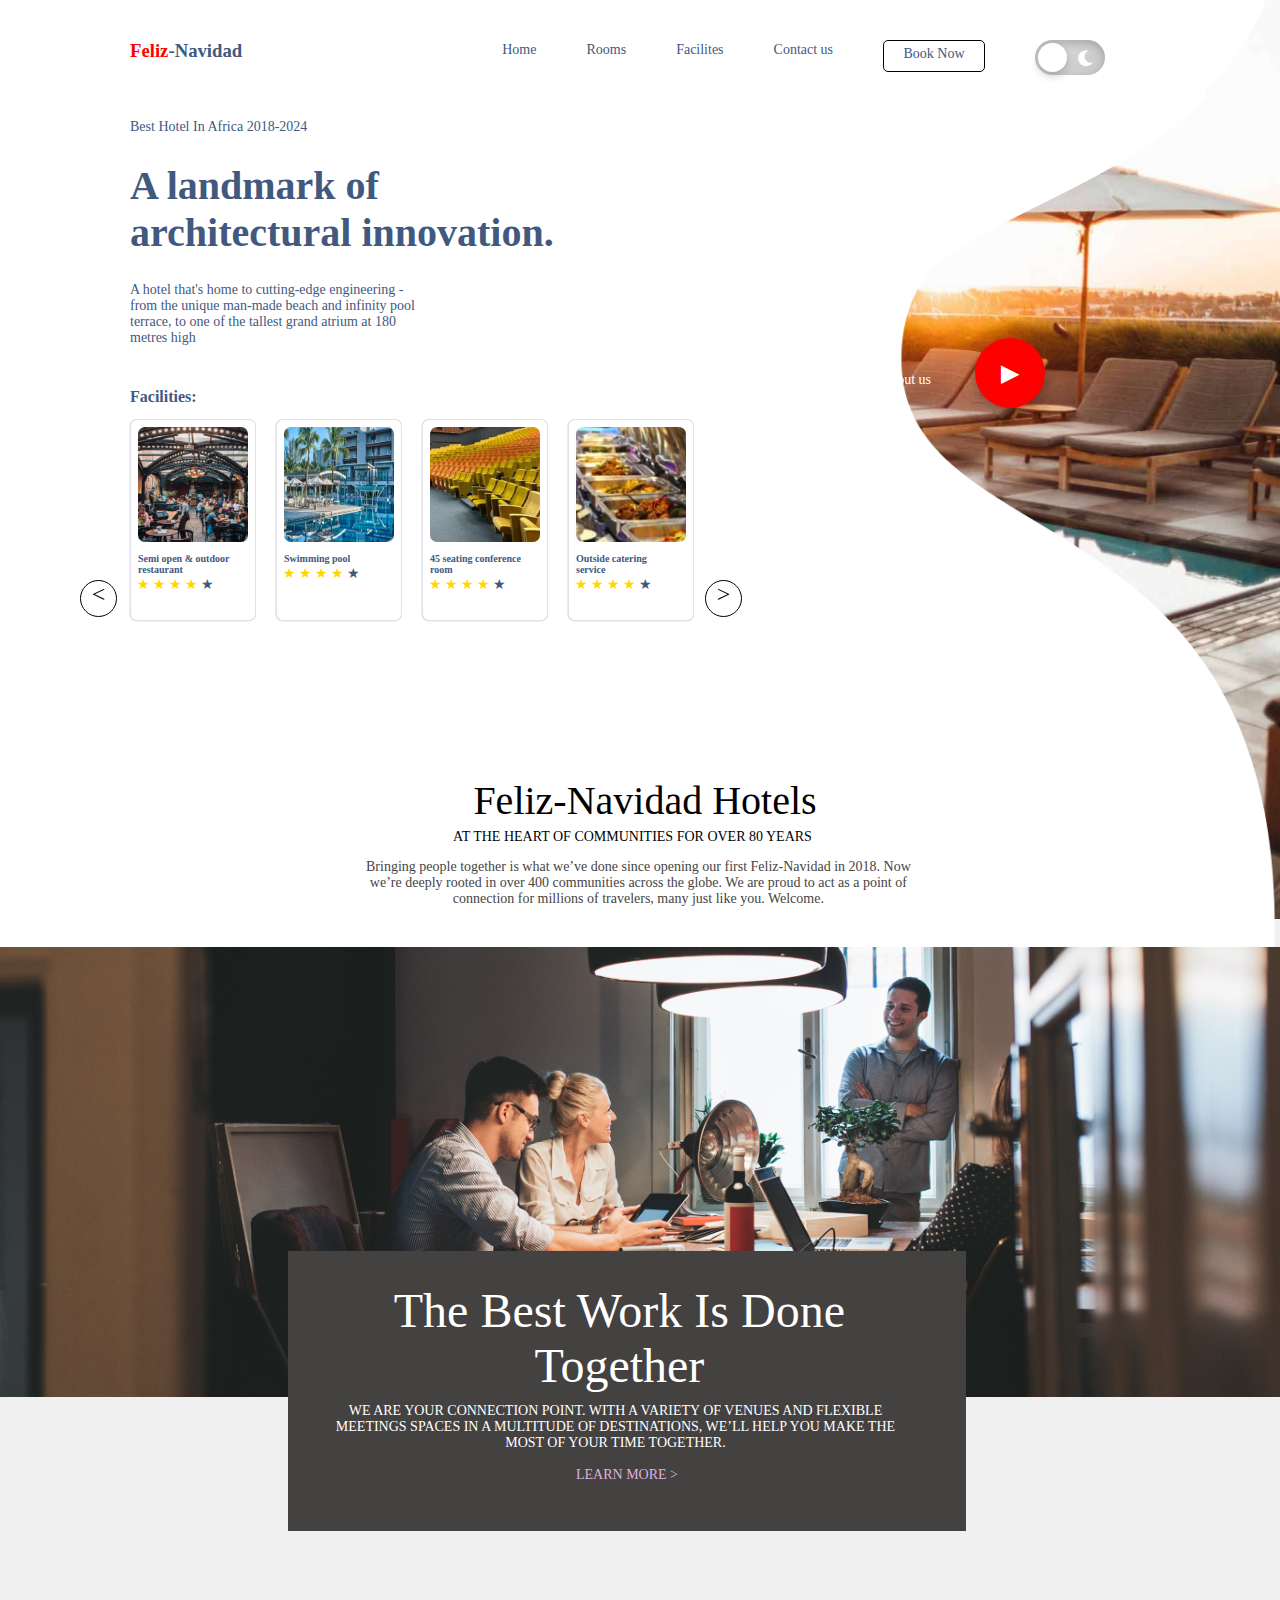
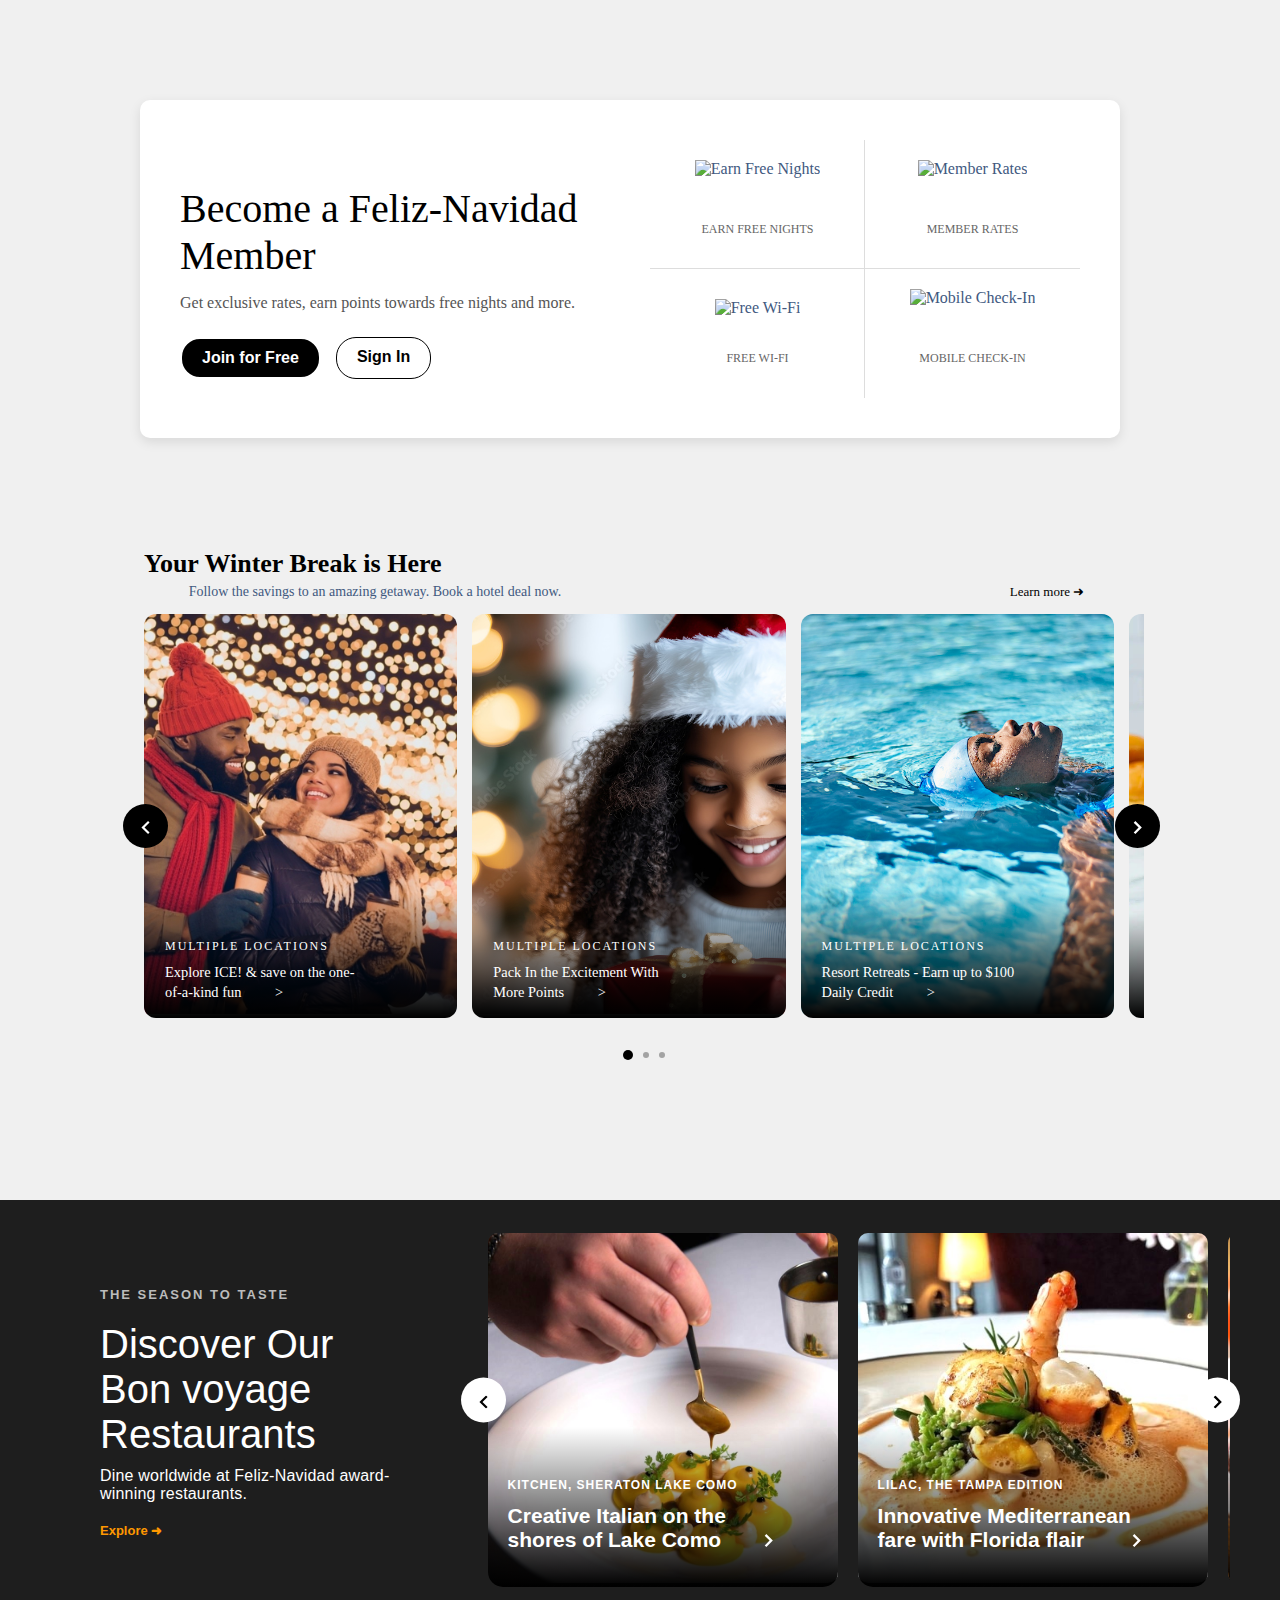
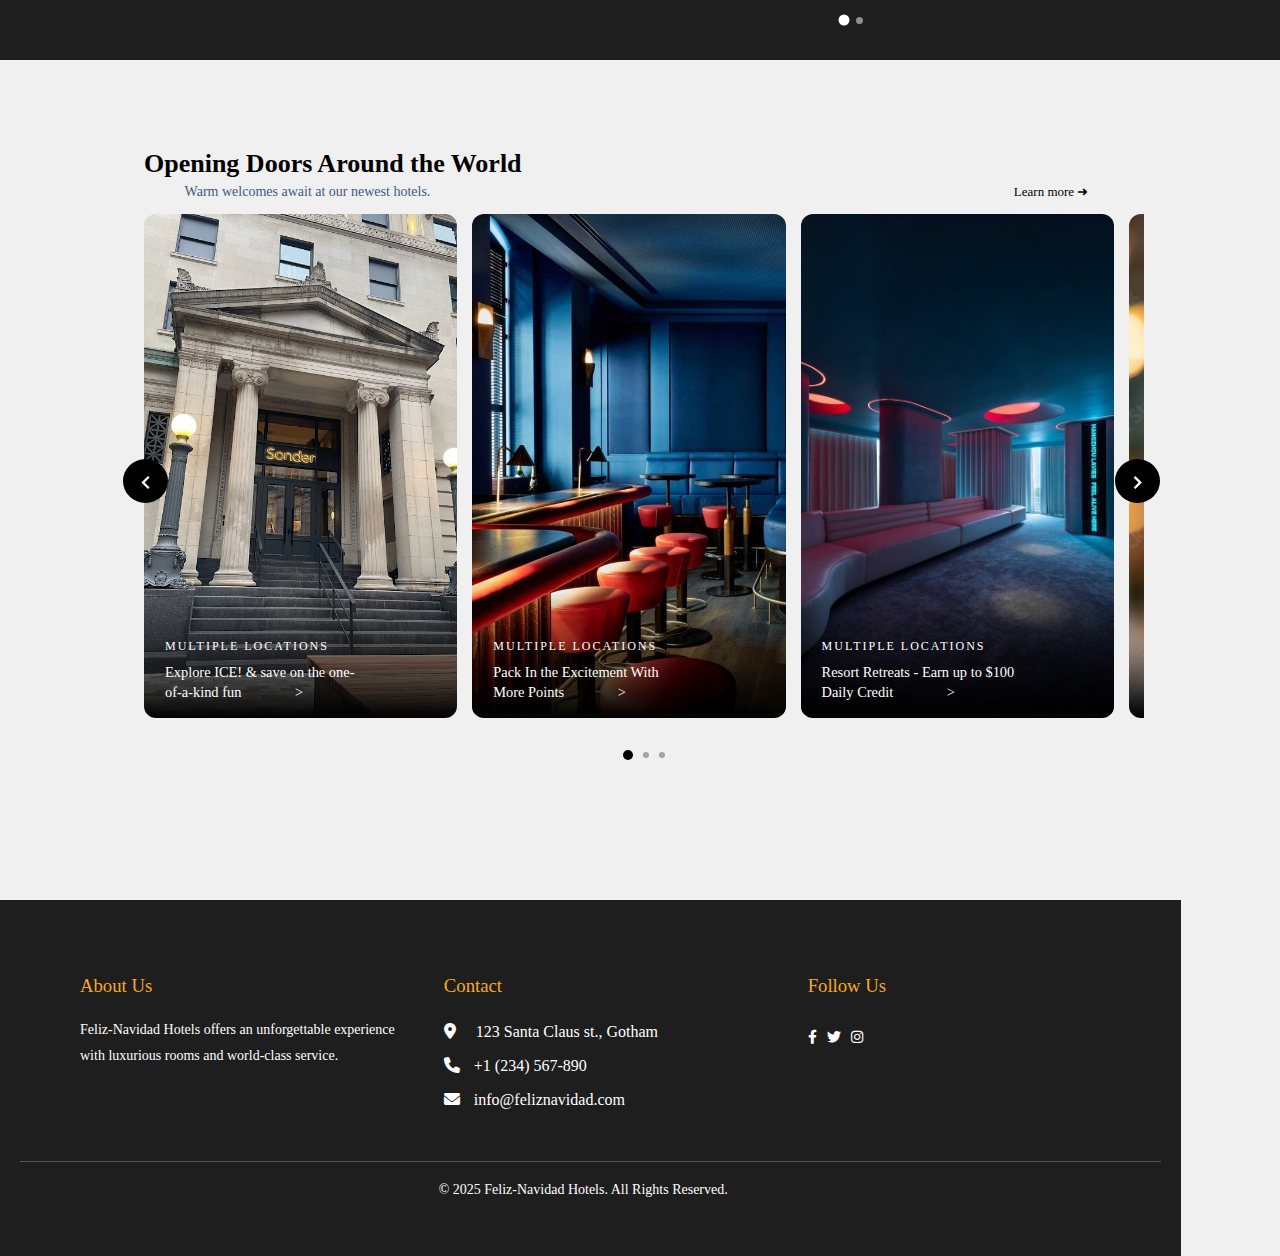
==== commit a2c8dd8f: "Update index.html" ====
--- a/index.html
+++ b/index.html
@@ -5,7 +5,7 @@
   <meta name="viewport" content="width=device-width, initial-scale=1.0">
   <title>Feliz-Navidad Hotels</title>
   <link rel="icon" href="favicon.ico" type="image/x-icon">
-  <link rel="icon" sizes="32x32" href="./images/fn.png" type="image/png">
+  <link rel="icon" sizes="32x32" href="fn.png" type="image/png">
   <link rel="stylesheet" href="https://cdnjs.cloudflare.com/ajax/libs/font-awesome/6.0.0-beta3/css/all.min.css">
   <link href="https://cdnjs.cloudflare.com/ajax/libs/font-awesome/6.0.0-beta3/css/all.min.css" rel="stylesheet"/>
   <link rel="stylesheet" href="style.css">
@@ -44,7 +44,7 @@
     <h2 class="fachead">Facilities:</h2>  
     <div class="master-container">
       <div class="container" id="semi">
-        <img class="img1" height="115px" width="110px" src="./images/semi.jpg" alt="sun flower">
+        <img class="img1" height="115px" width="110px" src="semi.jpg" alt="sun flower">
           <p class="title-text" id="open" style="color: #41597f;">Semi open & outdoor restaurant</p>
           <div class="rating" id="rater1">
             <p class="first" style="color: #41597f;">★</p>
@@ -55,7 +55,7 @@
         </div></a>
       </div>
       <div class="container" id="swimming">
-        <img class="img1" height="115px" width="110px" src="./images/SWIMMING POOL.jpg" alt="sun flower">
+        <img class="img1" height="115px" width="110px" src="SWIMMING POOL.jpg" alt="sun flower">
           <p class="title-text" id="pool">Swimming pool</p>
           <div class="rating" id="rater2">
             <p class="first">★</p>
@@ -66,7 +66,7 @@
         </div>
       </div>
       <div class="container" id="conference">
-        <img class="img1" height="115px" width="110px" src="./images/conference.jpg" alt="sun flower">
+        <img class="img1" height="115px" width="110px" src="conference.jpg" alt="sun flower">
           <p class="title-text" id="friends">45 seating conference room</p>
           <div class="rating" id="rater3">
             <p class="first">★</p>
@@ -77,7 +77,7 @@
         </div>
       </div>
       <div class="container" id="outside-catering">
-        <img class="img1" height="115px" width="110px" src="./images/outside-catering.jpg" alt="sun flower">
+        <img class="img1" height="115px" width="110px" src="outside-catering.jpg" alt="sun flower">
           <p class="title-text">Outside catering service</p>
           <div class="rating">
             <p class="first">★</p>
@@ -88,7 +88,7 @@
         </div>
       </div>
       <div class="container" id="air-conditioner">
-        <img class="img1" height="115px" width="110px" src="./images/air-conditioner.jpg" alt="sun flower">
+        <img class="img1" height="115px" width="110px" src="air-conditioner.jpg" alt="sun flower">
           <p class="title-text">Air-conditioning dining room</p>
           <div class="rating">
             <p class="first">★</p>
@@ -99,7 +99,7 @@
         </div>
       </div>
       <div class="container" id="car-parking">
-        <img class="img1" height="115px" width="110px" src="./images/car-parking.jpg" alt="sun flower">
+        <img class="img1" height="115px" width="110px" src="car-parking.jpg" alt="sun flower">
           <p class="title-text">Car parking</p>
           <div class="rating">
             <p class="first">★</p>
@@ -135,7 +135,7 @@
       <h1>Feliz-Navidad Hotels</h1>
       <p id="meeter">At the Heart of Communities For Over 80 Years</p>
       <p id="contenter">Bringing people together is what we’ve done since opening our first Feliz-Navidad in 2018. Now we’re deeply rooted in over 400 communities across the globe. We are proud to act as a point of connection for millions of travelers, many just like you. Welcome.</p>
-      <img src="./images/meeting.jpg" alt="people in meeting">
+      <img src="meeting.jpg" alt="people in meeting">
       <div class="box-over">
         <h1>The Best Work Is Done Together</h1>
         <p>We are your connection point. With a variety of venues and flexible meetings spaces in a multitude of destinations, we’ll help you make the most of your time together.</p>
@@ -177,7 +177,7 @@
       <div class="carousel-wrapper" style="margin-left: 0;">
           <div class="carousel">
               <div class="carousel-card">
-                  <img src="./images/black people.jpeg" alt="happy black people">
+                  <img src="black people.jpeg" alt="happy black people">
                   <div class="overlay">
                     <a href="#">
                       <h3 style="color: white;">MULTIPLE LOCATIONS</h3>
@@ -186,7 +186,7 @@
                   </div>
               </div>
               <div class="carousel-card">
-                  <img src="./images/christmas girl.jpg" alt="a black girl">
+                  <img src="christmas girl.jpg" alt="a black girl">
                   <div class="overlay">
                     <a href="#">
                       <h3 style="color: white;">MULTIPLE LOCATIONS</h3>
@@ -195,7 +195,7 @@
                   </div>
               </div>
               <div class="carousel-card">
-                  <img src="./images/swimmer.jpg" alt="a swimmer">
+                  <img src="swimmer.jpg" alt="a swimmer">
                   <div class="overlay">
                     <a href="#">
                       <h3 style="color: white;">MULTIPLE LOCATIONS</h3>
@@ -204,7 +204,7 @@
                   </div>
               </div>
               <div class="carousel-card">
-                  <img src="./images/hamburger.jpg" alt="hamburger">
+                  <img src="hamburger.jpg" alt="hamburger">
                   <div class="overlay">
                     <a href="#">
                       <h3 style="color: white;">MULTIPLE LOCATIONS</h3>
@@ -213,7 +213,7 @@
                   </div>
               </div>
               <div class="carousel-card">
-                  <img src="./images/cocktail.jpg" alt="cocktail">
+                  <img src="cocktail.jpg" alt="cocktail">
                   <div class="overlay">
                     <a href="#">
                       <h3 style="color: white;">MULTIPLE LOCATIONS</h3>
@@ -242,7 +242,7 @@
     <div class="carosel-content">
         <div class="carosel-images">
             <div class="carosel-item">
-                <img src="./images/ogbono.jpg" alt="Italian Cuisine">
+                <img src="ogbono.jpg" alt="Italian Cuisine">
                 <div class="gradOverlay">
                 <div class="caption">
                     <a href="#" style="text-decoration: none; color: white;">
@@ -252,7 +252,7 @@
                 </div></div>
             </div>
             <div class="carosel-item">
-                <img src="./images/sucre.jpg" alt="Mediterranean Fare">
+                <img src="sucre.jpg" alt="Mediterranean Fare">
                 <div class="gradOverlay">
                 <div class="caption">
                     <a href="#" style="text-decoration: none; color: white;">
@@ -262,7 +262,7 @@
                 </div></div>
             </div>
             <div class="carosel-item">
-                <img src="./images/medita.jpg" alt="Japanese Cuisine">
+                <img src="medita.jpg" alt="Japanese Cuisine">
                 <div class="gradOverlay">
                 <div class="caption">
                     <a href="#" style="text-decoration: none; color: white;">
@@ -283,7 +283,7 @@
       <div class="karousel-wrapper" style="margin-left: 0;">
           <div class="karousel">
               <div class="karousel-card">
-                <img src="./images/castle.jpg" alt="a castle">
+                <img src="castle.jpg" alt="a castle">
                   <div class="overlay">
                     <a href="#">
                       <h3 style="color: white;">MULTIPLE LOCATIONS</h3>
@@ -292,7 +292,7 @@
                   </div>
               </div>
               <div class="karousel-card">
-                <img src="./images/bar.jpg" alt="a bar">                  
+                <img src="bar.jpg" alt="a bar">                  
                   <div class="overlay">
                     <a href="#">
                       <h3 style="color: white;">MULTIPLE LOCATIONS</h3>
@@ -301,7 +301,7 @@
                   </div>
               </div>
               <div class="karousel-card">
-                <img src="./images/sofa.jpg" alt="sofa">                  
+                <img src="sofa.jpg" alt="sofa">                  
                   <div class="overlay">
                     <a href="#">
                       <h3 style="color: white;">MULTIPLE LOCATIONS</h3>
@@ -310,7 +310,7 @@
                   </div>
               </div>
               <div class="karousel-card">
-                <img src="./images/christmas girl.jpg" alt="a black girl">
+                <img src="christmas girl.jpg" alt="a black girl">
                   <div class="overlay">
                     <a href="#">
                       <h3 style="color: white;">MULTIPLE LOCATIONS</h3>
@@ -319,7 +319,7 @@
                   </div>
               </div>
               <div class="karousel-card">
-                <img src="./images/black people.jpeg" alt="happy black people">                  
+                <img src="black people.jpeg" alt="happy black people">                  
                   <div class="overlay">
                     <a href="#">
                       <h3 style="color: white;">MULTIPLE LOCATIONS</h3>
@@ -374,4 +374,4 @@
 </footer>
   <script src="index.js"></script>
 </body>
-</html>+</html>
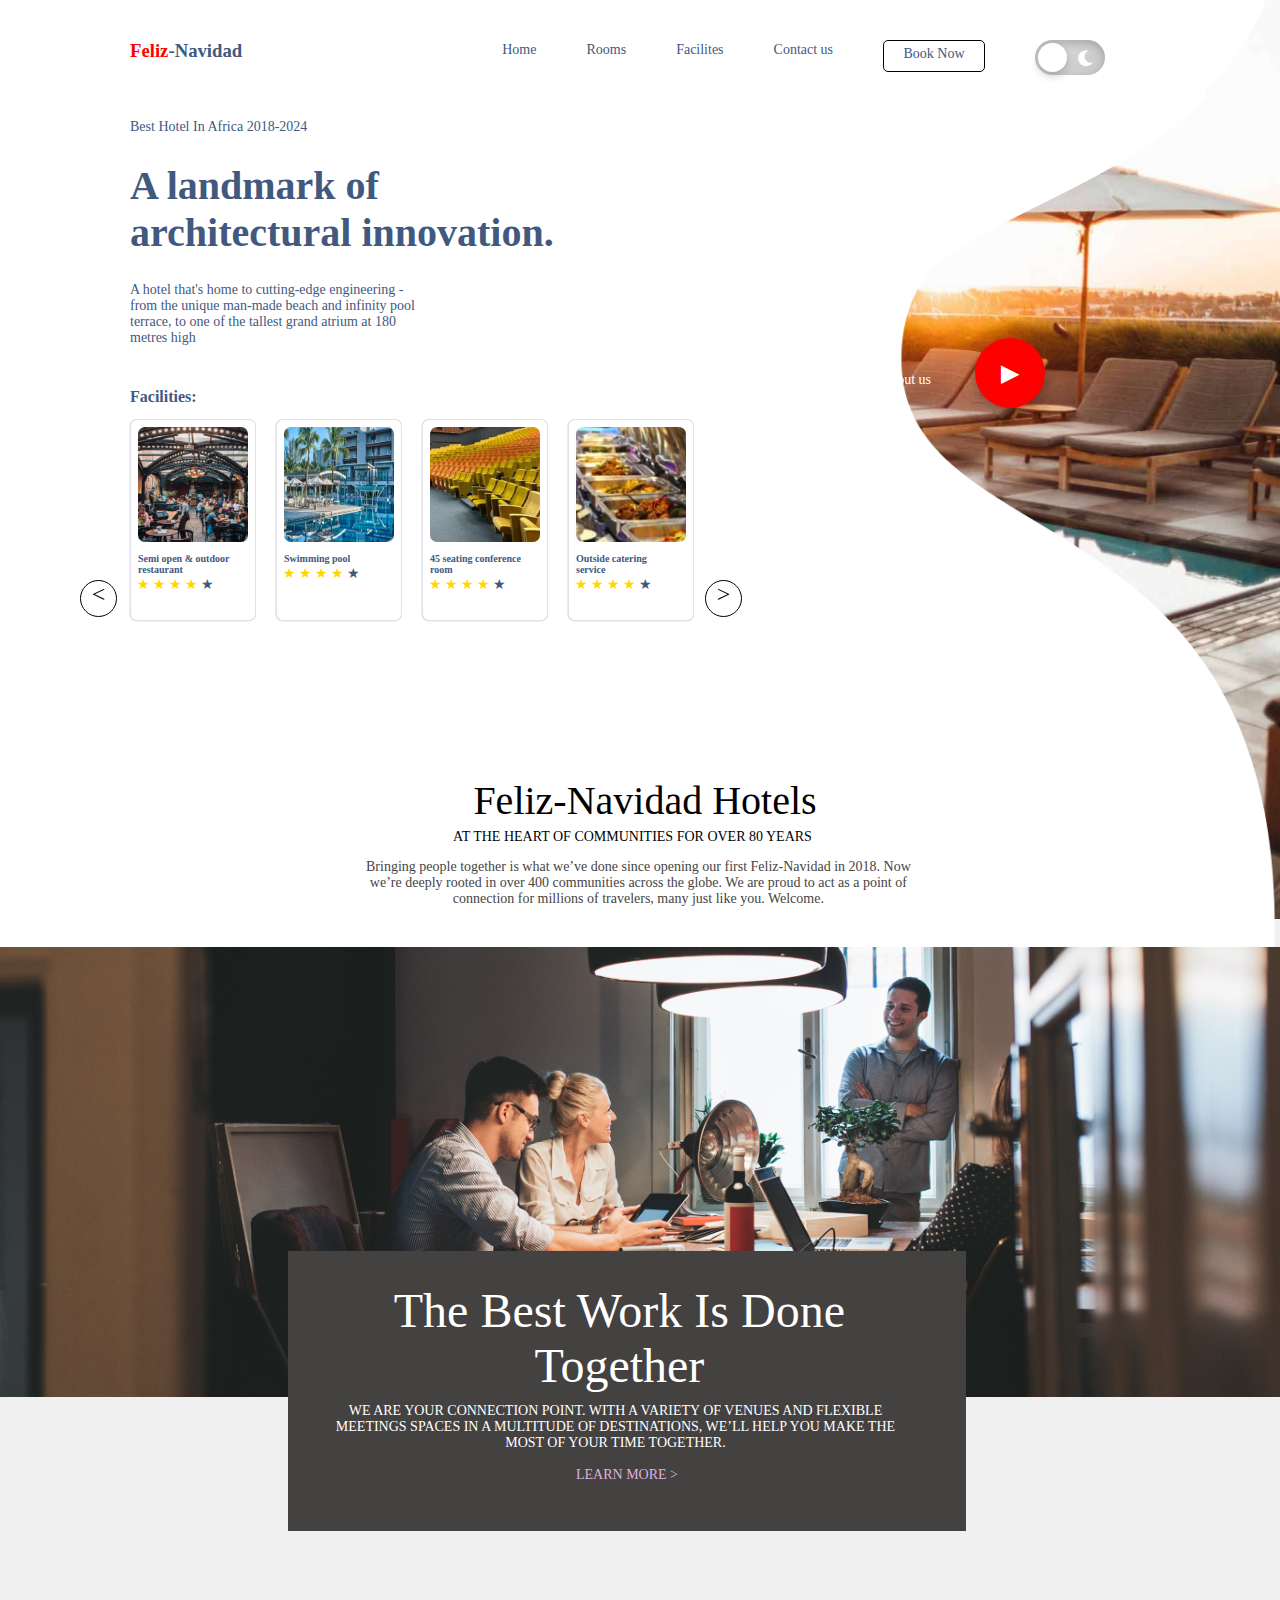
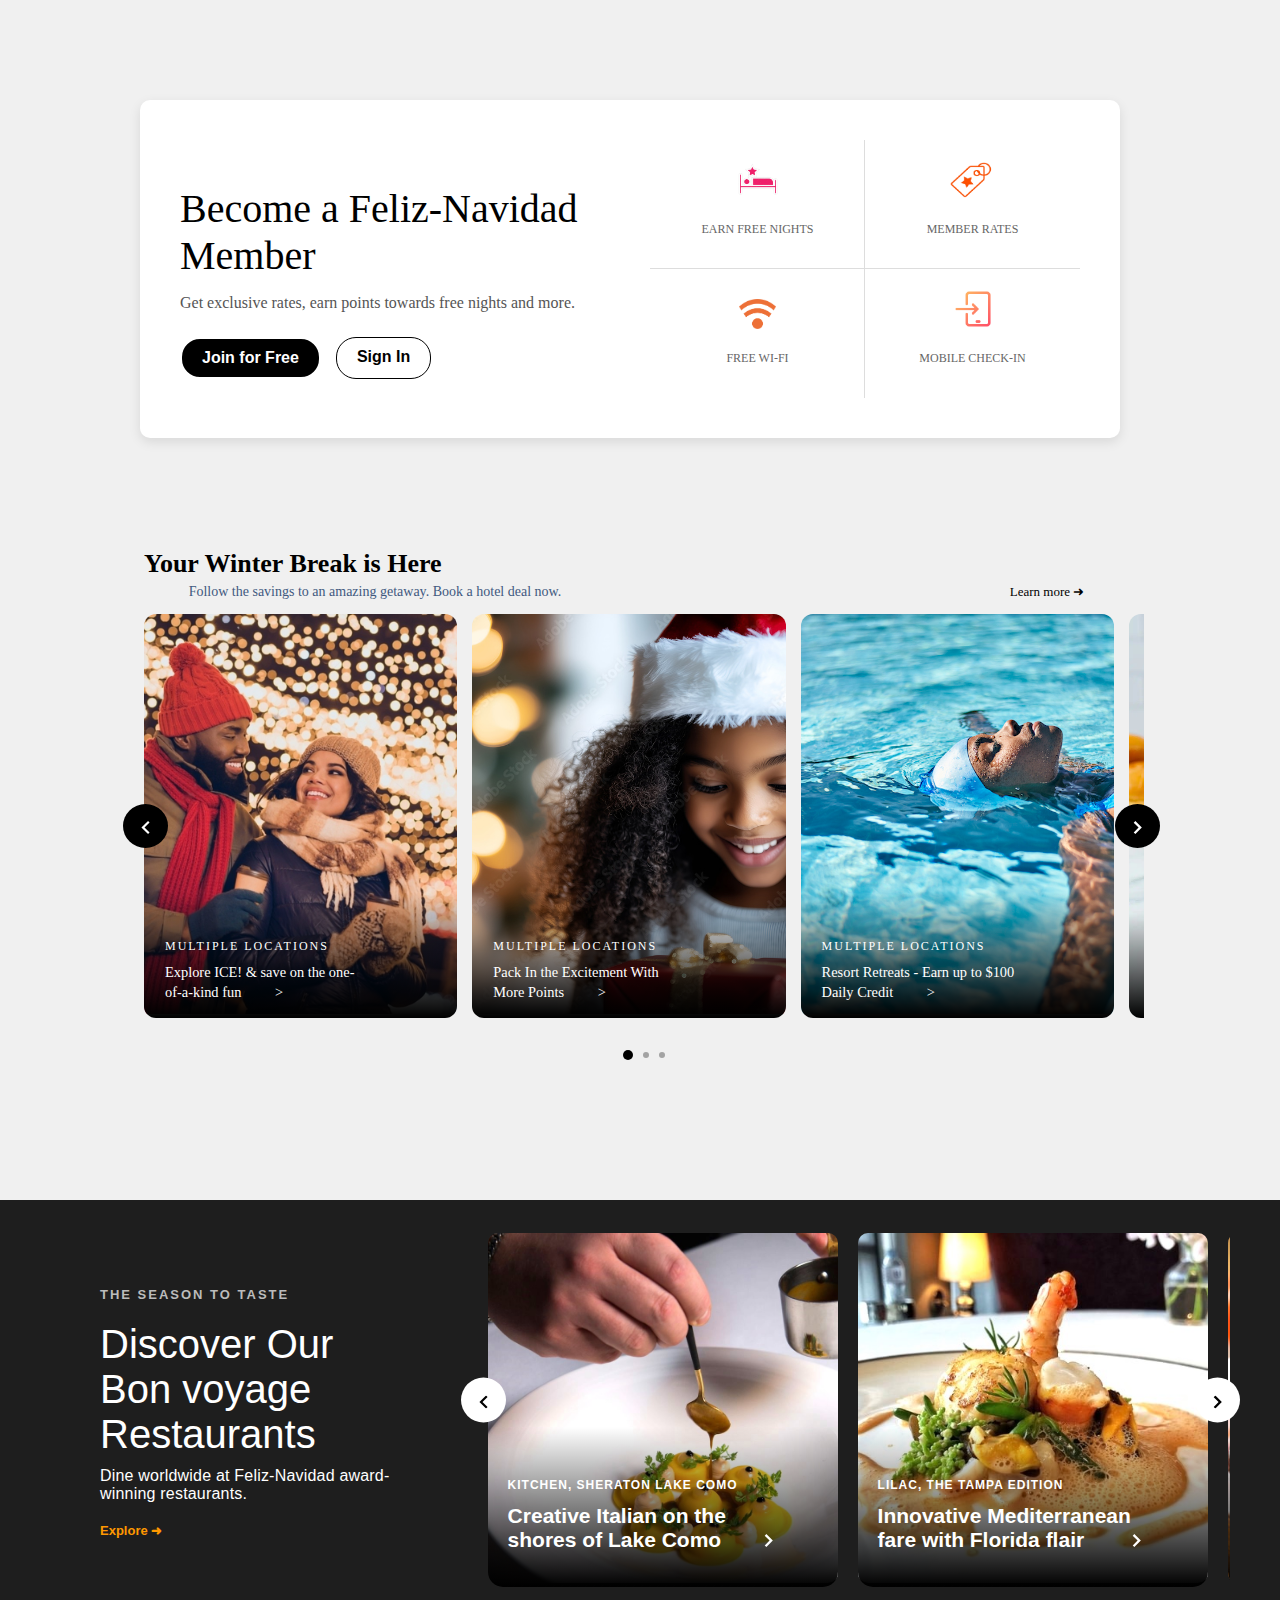
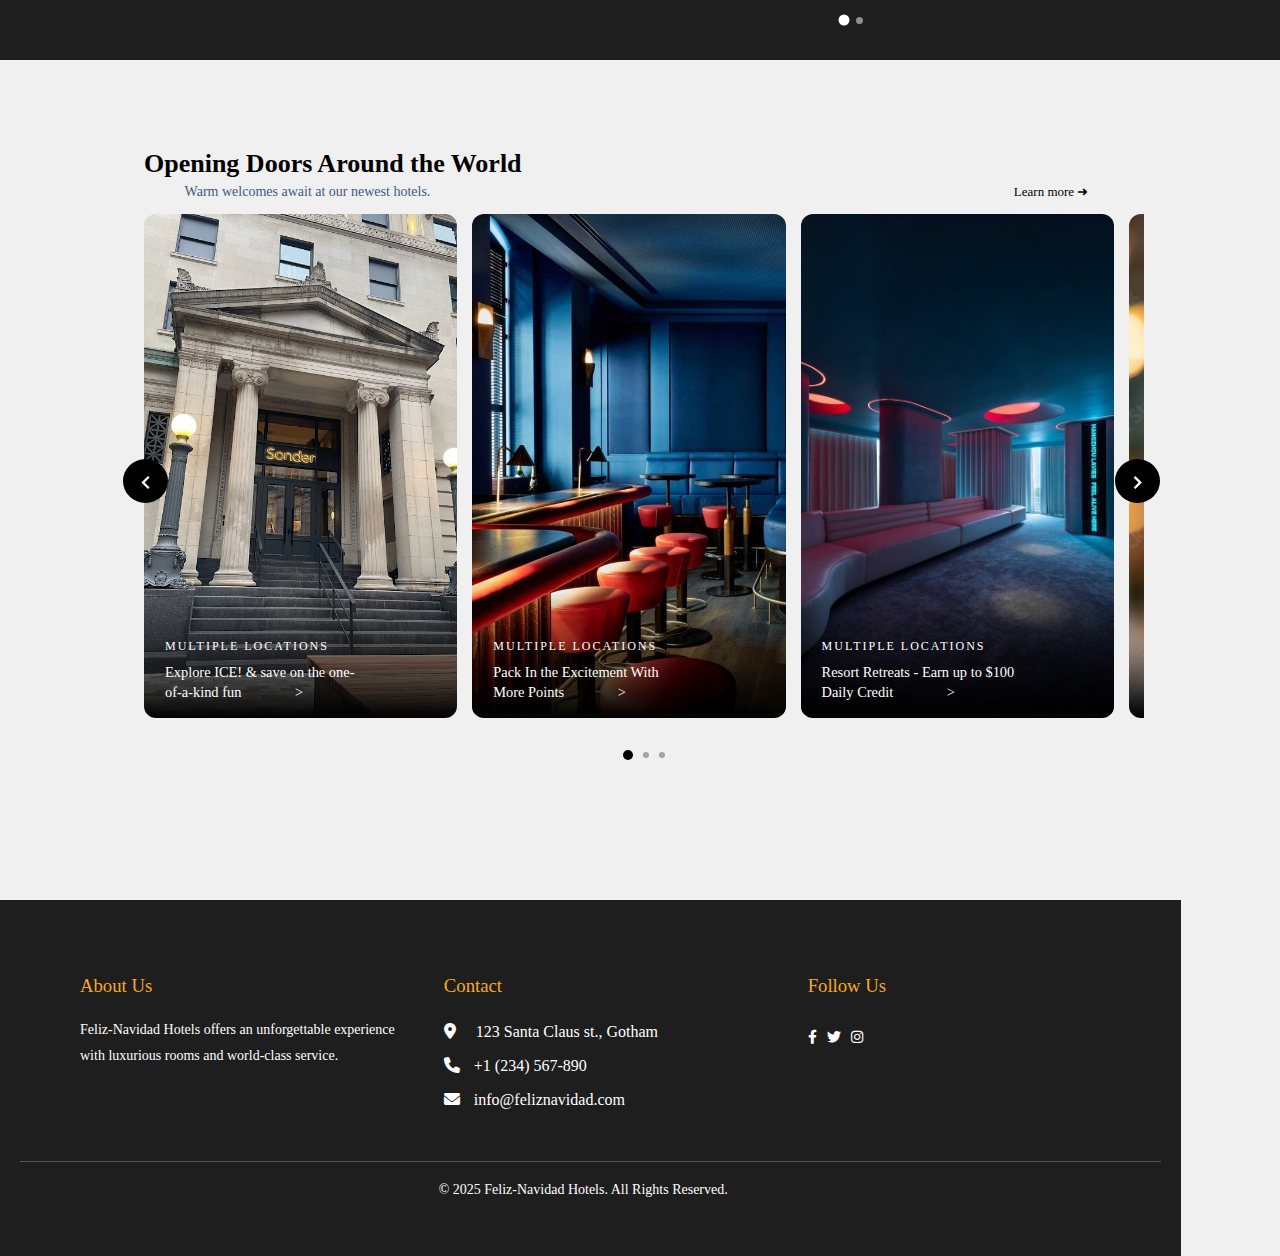
==== commit c53ec52c: "Update index.html" ====
--- a/index.html
+++ b/index.html
@@ -153,19 +153,19 @@
       </div>
       <div class="right-section">
           <div class="feature" id="Earn">
-              <img src="./icons/bed.png" alt="Earn Free Nights">
+              <img src="bed.png" alt="Earn Free Nights">
               <h3>EARN FREE NIGHTS</h3>
           </div>
           <div class="feature" id="Rates">
-              <img src="./icons/carder.png" alt="Member Rates">
+              <img src="carder.png" alt="Member Rates">
               <h3>MEMBER RATES</h3>
           </div>
           <div class="feature" id="Free">
-              <img style="height: 30px; margin-top: 10px;" src="./icons/wifi.png" alt="Free Wi-Fi">
+              <img style="height: 30px; margin-top: 10px;" src="wifi.png" alt="Free Wi-Fi">
               <h3>FREE WI-FI</h3>
           </div>
           <div class="feature" id="Mobile">
-              <img src="./icons/login.png" alt="Mobile Check-In">
+              <img src="login.png" alt="Mobile Check-In">
               <h3>MOBILE CHECK-IN</h3>
           </div>
       </div>
